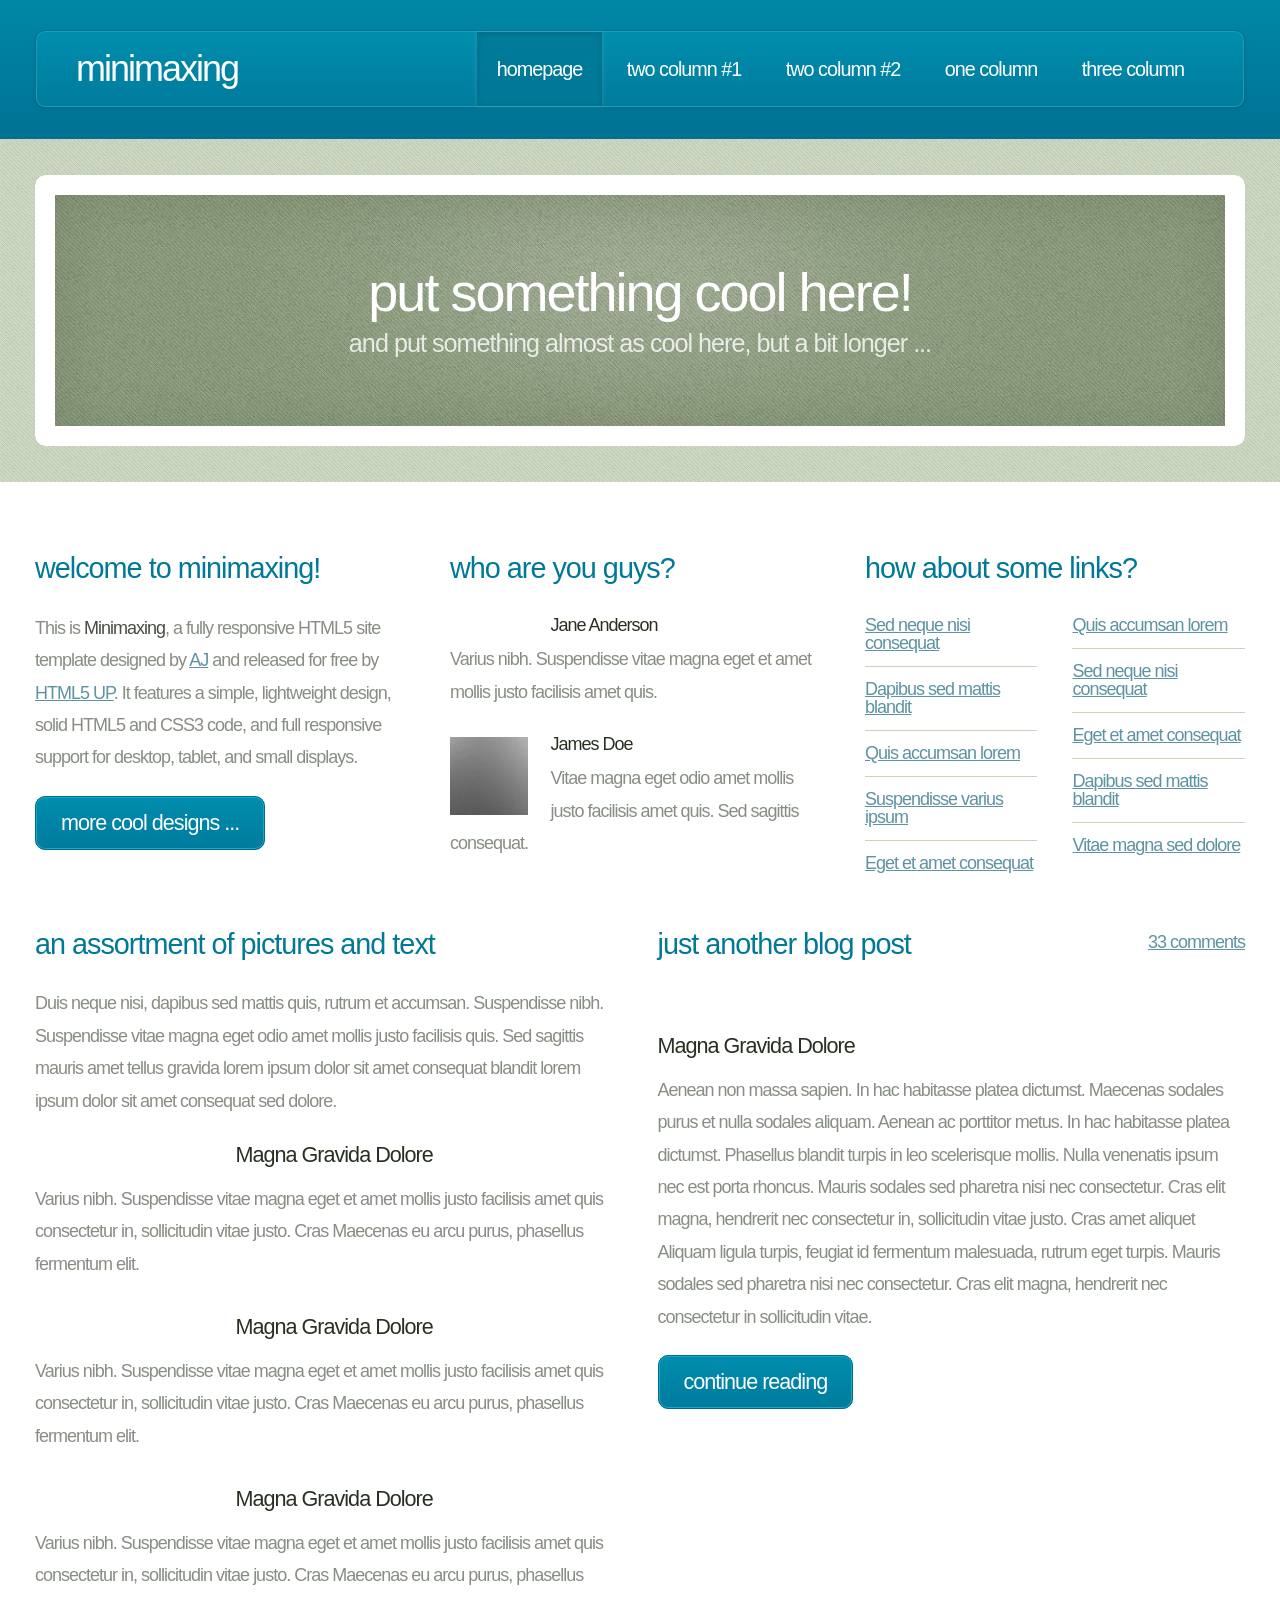
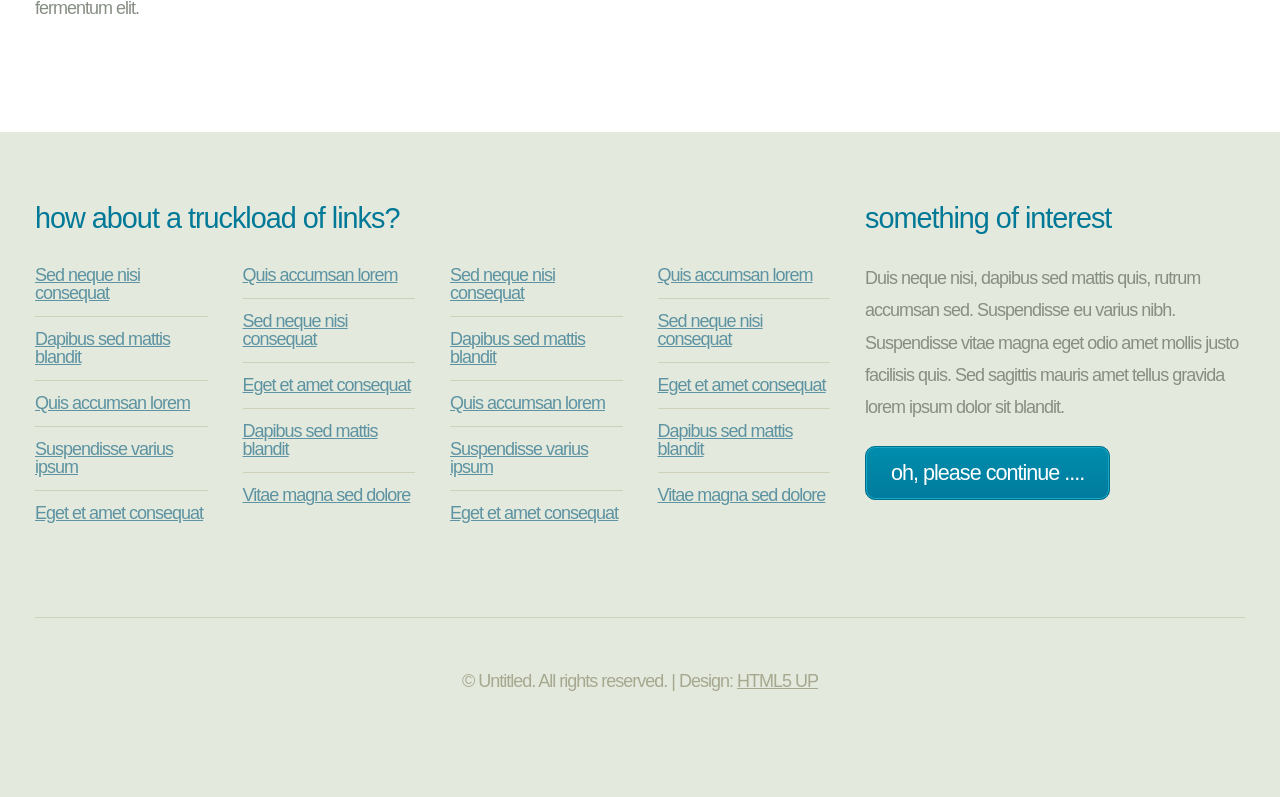
==== index.html @ d467d285 "first commit" ====
<!DOCTYPE HTML>
<!--
	Minimaxing by HTML5 UP
	html5up.net | @ajlkn
	Free for personal and commercial use under the CCA 3.0 license (html5up.net/license)
-->
<html>
	<head>
		<title>Minimaxing by HTML5 UP</title>
		<meta charset="utf-8" />
		<meta name="viewport" content="width=device-width, initial-scale=1, user-scalable=no" />
		<link rel="stylesheet" href="assets/css/main.css" />
	</head>
	<body>
		<div id="page-wrapper">

			<!-- Header -->
				<div id="header-wrapper">
					<div class="container">
						<div class="row">
							<div class="col-12">

								<header id="header">
									<h1><a href="index.html" id="logo">Minimaxing</a></h1>
									<nav id="nav">
										<a href="index.html" class="current-page-item">Homepage</a>
										<a href="twocolumn1.html">Two Column #1</a>
										<a href="twocolumn2.html">Two Column #2</a>
										<a href="onecolumn.html">One Column</a>
										<a href="threecolumn.html">Three Column</a>
									</nav>
								</header>

							</div>
						</div>
					</div>
				</div>

			<!-- Banner -->
				<div id="banner-wrapper">
					<div class="container">

						<div id="banner">
							<h2>Put something cool here!</h2>
							<span>And put something almost as cool here, but a bit longer ...</span>
						</div>

					</div>
				</div>

			<!-- Main -->
				<div id="main">
					<div class="container">
						<div class="row main-row">
							<div class="col-4 col-12-medium">

								<section>
									<h2>Welcome to Minimaxing!</h2>
									<p>This is <strong>Minimaxing</strong>, a fully responsive HTML5 site template designed by <a href="http://twitter.com/ajlkn">AJ</a> and released for free by <a href="http://html5up.net">HTML5 UP</a>. It features
									a simple, lightweight design, solid HTML5 and CSS3 code, and full responsive support for desktop, tablet, and small displays.</p>
									<footer class="controls">
										<a href="http://html5up.net" class="button">More cool designs ...</a>
									</footer>
								</section>

							</div>
							<div class="col-4 col-6-medium col-12-small">

								<section>
									<h2>Who are you guys?</h2>
									<ul class="small-image-list">
										<li>
											<a href="#"><img src="images/pic2.jpg" alt="" class="left" /></a>
											<h4>Jane Anderson</h4>
											<p>Varius nibh. Suspendisse vitae magna eget et amet mollis justo facilisis amet quis.</p>
										</li>
										<li>
											<a href="#"><img src="images/pic1.jpg" alt="" class="left" /></a>
											<h4>James Doe</h4>
											<p>Vitae magna eget odio amet mollis justo facilisis amet quis. Sed sagittis consequat.</p>
										</li>
									</ul>
								</section>

							</div>
							<div class="col-4 col-6-medium col-12-small">

								<section>
									<h2>How about some links?</h2>
									<div>
										<div class="row">
											<div class="col-6 col-12-small">
												<ul class="link-list">
													<li><a href="#">Sed neque nisi consequat</a></li>
													<li><a href="#">Dapibus sed mattis blandit</a></li>
													<li><a href="#">Quis accumsan lorem</a></li>
													<li><a href="#">Suspendisse varius ipsum</a></li>
													<li><a href="#">Eget et amet consequat</a></li>
												</ul>
											</div>
											<div class="col-6 col-12-small">
												<ul class="link-list">
													<li><a href="#">Quis accumsan lorem</a></li>
													<li><a href="#">Sed neque nisi consequat</a></li>
													<li><a href="#">Eget et amet consequat</a></li>
													<li><a href="#">Dapibus sed mattis blandit</a></li>
													<li><a href="#">Vitae magna sed dolore</a></li>
												</ul>
											</div>
										</div>
									</div>
								</section>

							</div>
							<div class="col-6 col-12-medium">

								<section>
									<h2>An assortment of pictures and text</h2>
									<p>Duis neque nisi, dapibus sed mattis quis, rutrum et accumsan.
									Suspendisse nibh. Suspendisse vitae magna eget odio amet mollis
									justo facilisis quis. Sed sagittis mauris amet tellus gravida
									lorem ipsum dolor sit amet consequat blandit lorem ipsum dolor
									sit amet consequat sed dolore.</p>
									<ul class="big-image-list">
										<li>
											<a href="#"><img src="images/pic3.jpg" alt="" class="left" /></a>
											<h3>Magna Gravida Dolore</h3>
											<p>Varius nibh. Suspendisse vitae magna eget et amet mollis justo
											facilisis amet quis consectetur in, sollicitudin vitae justo. Cras
											Maecenas eu arcu purus, phasellus fermentum elit.</p>
										</li>
										<li>
											<a href="#"><img src="images/pic4.jpg" alt="" class="left" /></a>
											<h3>Magna Gravida Dolore</h3>
											<p>Varius nibh. Suspendisse vitae magna eget et amet mollis justo
											facilisis amet quis consectetur in, sollicitudin vitae justo. Cras
											Maecenas eu arcu purus, phasellus fermentum elit.</p>
										</li>
										<li>
											<a href="#"><img src="images/pic5.jpg" alt="" class="left" /></a>
											<h3>Magna Gravida Dolore</h3>
											<p>Varius nibh. Suspendisse vitae magna eget et amet mollis justo
											facilisis amet quis consectetur in, sollicitudin vitae justo. Cras
											Maecenas eu arcu purus, phasellus fermentum elit.</p>
										</li>
									</ul>
								</section>

							</div>
							<div class="col-6 col-12-medium">

								<article class="blog-post">
									<h2>Just another blog post</h2>
									<a class="comments" href="#">33 comments</a>
									<a href="#"><img src="images/pic6.jpg" alt="" class="top blog-post-image" /></a>
									<h3>Magna Gravida Dolore</h3>
									<p>Aenean non massa sapien. In hac habitasse platea dictumst.
									Maecenas sodales purus et nulla sodales aliquam. Aenean ac
									porttitor metus. In hac habitasse platea dictumst. Phasellus
									blandit turpis in leo scelerisque mollis. Nulla venenatis
									ipsum nec est porta rhoncus. Mauris sodales sed pharetra
									nisi nec consectetur. Cras elit magna, hendrerit nec
									consectetur in, sollicitudin vitae justo. Cras amet aliquet
									Aliquam ligula turpis, feugiat id fermentum malesuada,
									rutrum eget turpis. Mauris sodales sed pharetra nisi nec
									consectetur. Cras elit magna, hendrerit nec consectetur
									in sollicitudin vitae.</p>
									<footer class="controls">
										<a href="#" class="button">Continue Reading</a>
									</footer>
								</article>

							</div>
						</div>
					</div>
				</div>

			<!-- Footer -->
				<div id="footer-wrapper">
					<div class="container">
						<div class="row">
							<div class="col-8 col-12-medium">

								<section>
									<h2>How about a truckload of links?</h2>
									<div>
										<div class="row">
											<div class="col-3 col-6-medium col-12-small">
												<ul class="link-list">
													<li><a href="#">Sed neque nisi consequat</a></li>
													<li><a href="#">Dapibus sed mattis blandit</a></li>
													<li><a href="#">Quis accumsan lorem</a></li>
													<li><a href="#">Suspendisse varius ipsum</a></li>
													<li><a href="#">Eget et amet consequat</a></li>
												</ul>
											</div>
											<div class="col-3 col-6-medium col-12-small">
												<ul class="link-list">
													<li><a href="#">Quis accumsan lorem</a></li>
													<li><a href="#">Sed neque nisi consequat</a></li>
													<li><a href="#">Eget et amet consequat</a></li>
													<li><a href="#">Dapibus sed mattis blandit</a></li>
													<li><a href="#">Vitae magna sed dolore</a></li>
												</ul>
											</div>
											<div class="col-3 col-6-medium col-12-small">
												<ul class="link-list">
													<li><a href="#">Sed neque nisi consequat</a></li>
													<li><a href="#">Dapibus sed mattis blandit</a></li>
													<li><a href="#">Quis accumsan lorem</a></li>
													<li><a href="#">Suspendisse varius ipsum</a></li>
													<li><a href="#">Eget et amet consequat</a></li>
												</ul>
											</div>
											<div class="col-3 col-6-medium col-12-small">
												<ul class="link-list">
													<li><a href="#">Quis accumsan lorem</a></li>
													<li><a href="#">Sed neque nisi consequat</a></li>
													<li><a href="#">Eget et amet consequat</a></li>
													<li><a href="#">Dapibus sed mattis blandit</a></li>
													<li><a href="#">Vitae magna sed dolore</a></li>
												</ul>
											</div>
										</div>
									</div>
								</section>

							</div>
							<div class="col-4 col-12-medium">

								<section>
									<h2>Something of interest</h2>
									<p>Duis neque nisi, dapibus sed mattis quis, rutrum accumsan sed.
									Suspendisse eu varius nibh. Suspendisse vitae magna eget odio amet
									mollis justo facilisis quis. Sed sagittis mauris amet tellus gravida
									lorem ipsum dolor sit blandit.</p>
									<footer class="controls">
										<a href="#" class="button">Oh, please continue ....</a>
									</footer>
								</section>

							</div>
						</div>
						<div class="row">
							<div class="col-12">

								<div id="copyright">
									&copy; Untitled. All rights reserved. | Design: <a href="http://html5up.net">HTML5 UP</a>
								</div>

							</div>
						</div>
					</div>
				</div>

		</div>

		<!-- Scripts -->
			<script src="assets/js/jquery.min.js"></script>
			<script src="assets/js/browser.min.js"></script>
			<script src="assets/js/breakpoints.min.js"></script>
			<script src="assets/js/util.js"></script>
			<script src="assets/js/main.js"></script>

	</body>
</html>
---- assets/css/main.css ----
@import url("https://fonts.googleapis.com/css?family=Ubuntu+Condensed");

/*
	Minimaxing by HTML5 UP
	html5up.net | @ajlkn
	Free for personal and commercial use under the CCA 3.0 license (html5up.net/license)
*/

html, body, div, span, applet, object,
iframe, h1, h2, h3, h4, h5, h6, p, blockquote,
pre, a, abbr, acronym, address, big, cite,
code, del, dfn, em, img, ins, kbd, q, s, samp,
small, strike, strong, sub, sup, tt, var, b,
u, i, center, dl, dt, dd, ol, ul, li, fieldset,
form, label, legend, table, caption, tbody,
tfoot, thead, tr, th, td, article, aside,
canvas, details, embed, figure, figcaption,
footer, header, hgroup, menu, nav, output, ruby,
section, summary, time, mark, audio, video {
	margin: 0;
	padding: 0;
	border: 0;
	font-size: 100%;
	font: inherit;
	vertical-align: baseline;}

article, aside, details, figcaption, figure,
footer, header, hgroup, menu, nav, section {
	display: block;}

body {
	line-height: 1;
}

ol, ul {
	list-style: none;
}

blockquote, q {
	quotes: none;
}

	blockquote:before, blockquote:after, q:before, q:after {
		content: '';
		content: none;
	}

table {
	border-collapse: collapse;
	border-spacing: 0;
}

body {
	-webkit-text-size-adjust: none;
}

mark {
	background-color: transparent;
	color: inherit;
}

input::-moz-focus-inner {
	border: 0;
	padding: 0;
}

input, select, textarea {
	-moz-appearance: none;
	-webkit-appearance: none;
	-ms-appearance: none;
	appearance: none;
}

/* Basic */

	html {
		box-sizing: border-box;
	}

	*, *:before, *:after {
		box-sizing: inherit;
	}

	@-ms-viewport {
		width: device-width;
	}

	body {
		font-size: 13.5pt;
		font-family: sans-serif;
		background-color: #e3e9dc;
		font-family: 'Ubuntu Condensed', sans-serif;
		color: #878e83;
		letter-spacing: -1px;
	}

	h1, h2, h3, h4 {
		color: #007897;
		font-weight: normal;
	}

	h1 {
		text-transform: lowercase;
	}

	h2 {
		text-transform: lowercase;
		font-size: 1.6em;
		letter-spacing: -1px;
		margin-bottom: 1em;
	}

	h3, h4 {
		color: #283121;
		margin-bottom: 0.5em;
	}

	h3 {
		font-size: 1.2em;
		margin-bottom: 0.8em;
	}

	h4 {
		font-size: 1em;
	}

	p, ul {
		margin-bottom: 1.25em;
	}

	p {
		line-height: 1.8em;
	}

	strong {
		color: #474e43;
	}

	img.left {
		float: left;
		margin: 2px 1.25em 0 0;
	}

	img.top {
		margin: 4px 0 2.25em 0;
	}

	ul {
		padding: 0.25em 0 0 0;
	}

	a {
		color: #5d93a2;
		text-decoration: underline;
	}

		a:hover {
			text-decoration: none;
		}

	* > p:last-child {
		margin-bottom: 0 !important;
	}

	section, article {
		margin: 0 0 60px 0;
	}

	section:last-child, article:last-child {
		margin-bottom: 0;
	}

/* Container */

	.container {
		margin: 0 auto;
		max-width: 100%;
		width: 1200px;
	}

		@media screen and (max-width: 1680px) {

			.container {
				width: 1200px;
			}

		}

		@media screen and (max-width: 1280px) {

			.container {
				width: calc(100% - 70px);
			}

		}

		@media screen and (max-width: 980px) {

			.container {
				width: calc(100% - 100px);
			}

		}

		@media screen and (max-width: 736px) {

			.container {
				width: calc(100% - 40px);
			}

		}

/* Row */

	.row {
		display: flex;
		flex-wrap: wrap;
		box-sizing: border-box;
		align-items: stretch;
	}

		.row > * {
			box-sizing: border-box;
		}

		.row.gtr-uniform > * > :last-child {
			margin-bottom: 0;
		}

		.row.aln-left {
			justify-content: flex-start;
		}

		.row.aln-center {
			justify-content: center;
		}

		.row.aln-right {
			justify-content: flex-end;
		}

		.row.aln-top {
			align-items: flex-start;
		}

		.row.aln-middle {
			align-items: center;
		}

		.row.aln-bottom {
			align-items: flex-end;
		}

		.row > .imp {
			order: -1;
		}

		.row > .col-1 {
			width: 8.33333%;
		}

		.row > .off-1 {
			margin-left: 8.33333%;
		}

		.row > .col-2 {
			width: 16.66667%;
		}

		.row > .off-2 {
			margin-left: 16.66667%;
		}

		.row > .col-3 {
			width: 25%;
		}

		.row > .off-3 {
			margin-left: 25%;
		}

		.row > .col-4 {
			width: 33.33333%;
		}

		.row > .off-4 {
			margin-left: 33.33333%;
		}

		.row > .col-5 {
			width: 41.66667%;
		}

		.row > .off-5 {
			margin-left: 41.66667%;
		}

		.row > .col-6 {
			width: 50%;
		}

		.row > .off-6 {
			margin-left: 50%;
		}

		.row > .col-7 {
			width: 58.33333%;
		}

		.row > .off-7 {
			margin-left: 58.33333%;
		}

		.row > .col-8 {
			width: 66.66667%;
		}

		.row > .off-8 {
			margin-left: 66.66667%;
		}

		.row > .col-9 {
			width: 75%;
		}

		.row > .off-9 {
			margin-left: 75%;
		}

		.row > .col-10 {
			width: 83.33333%;
		}

		.row > .off-10 {
			margin-left: 83.33333%;
		}

		.row > .col-11 {
			width: 91.66667%;
		}

		.row > .off-11 {
			margin-left: 91.66667%;
		}

		.row > .col-12 {
			width: 100%;
		}

		.row > .off-12 {
			margin-left: 100%;
		}

		.row.gtr-0 {
			margin-top: 0px;
			margin-left: 0px;
		}

			.row.gtr-0 > * {
				padding: 0px 0 0 0px;
			}

			.row.gtr-0.gtr-uniform {
				margin-top: 0px;
			}

				.row.gtr-0.gtr-uniform > * {
					padding-top: 0px;
				}

		.row.gtr-25 {
			margin-top: -12.5px;
			margin-left: -12.5px;
		}

			.row.gtr-25 > * {
				padding: 12.5px 0 0 12.5px;
			}

			.row.gtr-25.gtr-uniform {
				margin-top: -12.5px;
			}

				.row.gtr-25.gtr-uniform > * {
					padding-top: 12.5px;
				}

		.row.gtr-50 {
			margin-top: -25px;
			margin-left: -25px;
		}

			.row.gtr-50 > * {
				padding: 25px 0 0 25px;
			}

			.row.gtr-50.gtr-uniform {
				margin-top: -25px;
			}

				.row.gtr-50.gtr-uniform > * {
					padding-top: 25px;
				}

		.row {
			margin-top: -50px;
			margin-left: -50px;
		}

			.row > * {
				padding: 50px 0 0 50px;
			}

			.row.gtr-uniform {
				margin-top: -50px;
			}

				.row.gtr-uniform > * {
					padding-top: 50px;
				}

		.row.gtr-150 {
			margin-top: -75px;
			margin-left: -75px;
		}

			.row.gtr-150 > * {
				padding: 75px 0 0 75px;
			}

			.row.gtr-150.gtr-uniform {
				margin-top: -75px;
			}

				.row.gtr-150.gtr-uniform > * {
					padding-top: 75px;
				}

		.row.gtr-200 {
			margin-top: -100px;
			margin-left: -100px;
		}

			.row.gtr-200 > * {
				padding: 100px 0 0 100px;
			}

			.row.gtr-200.gtr-uniform {
				margin-top: -100px;
			}

				.row.gtr-200.gtr-uniform > * {
					padding-top: 100px;
				}

		@media screen and (max-width: 1680px) {

			.row {
				display: flex;
				flex-wrap: wrap;
				box-sizing: border-box;
				align-items: stretch;
			}

				.row > * {
					box-sizing: border-box;
				}

				.row.gtr-uniform > * > :last-child {
					margin-bottom: 0;
				}

				.row.aln-left {
					justify-content: flex-start;
				}

				.row.aln-center {
					justify-content: center;
				}

				.row.aln-right {
					justify-content: flex-end;
				}

				.row.aln-top {
					align-items: flex-start;
				}

				.row.aln-middle {
					align-items: center;
				}

				.row.aln-bottom {
					align-items: flex-end;
				}

				.row > .imp-xlarge {
					order: -1;
				}

				.row > .col-1-xlarge {
					width: 8.33333%;
				}

				.row > .off-1-xlarge {
					margin-left: 8.33333%;
				}

				.row > .col-2-xlarge {
					width: 16.66667%;
				}

				.row > .off-2-xlarge {
					margin-left: 16.66667%;
				}

				.row > .col-3-xlarge {
					width: 25%;
				}

				.row > .off-3-xlarge {
					margin-left: 25%;
				}

				.row > .col-4-xlarge {
					width: 33.33333%;
				}

				.row > .off-4-xlarge {
					margin-left: 33.33333%;
				}

				.row > .col-5-xlarge {
					width: 41.66667%;
				}

				.row > .off-5-xlarge {
					margin-left: 41.66667%;
				}

				.row > .col-6-xlarge {
					width: 50%;
				}

				.row > .off-6-xlarge {
					margin-left: 50%;
				}

				.row > .col-7-xlarge {
					width: 58.33333%;
				}

				.row > .off-7-xlarge {
					margin-left: 58.33333%;
				}

				.row > .col-8-xlarge {
					width: 66.66667%;
				}

				.row > .off-8-xlarge {
					margin-left: 66.66667%;
				}

				.row > .col-9-xlarge {
					width: 75%;
				}

				.row > .off-9-xlarge {
					margin-left: 75%;
				}

				.row > .col-10-xlarge {
					width: 83.33333%;
				}

				.row > .off-10-xlarge {
					margin-left: 83.33333%;
				}

				.row > .col-11-xlarge {
					width: 91.66667%;
				}

				.row > .off-11-xlarge {
					margin-left: 91.66667%;
				}

				.row > .col-12-xlarge {
					width: 100%;
				}

				.row > .off-12-xlarge {
					margin-left: 100%;
				}

				.row.gtr-0 {
					margin-top: 0px;
					margin-left: 0px;
				}

					.row.gtr-0 > * {
						padding: 0px 0 0 0px;
					}

					.row.gtr-0.gtr-uniform {
						margin-top: 0px;
					}

						.row.gtr-0.gtr-uniform > * {
							padding-top: 0px;
						}

				.row.gtr-25 {
					margin-top: -12.5px;
					margin-left: -12.5px;
				}

					.row.gtr-25 > * {
						padding: 12.5px 0 0 12.5px;
					}

					.row.gtr-25.gtr-uniform {
						margin-top: -12.5px;
					}

						.row.gtr-25.gtr-uniform > * {
							padding-top: 12.5px;
						}

				.row.gtr-50 {
					margin-top: -25px;
					margin-left: -25px;
				}

					.row.gtr-50 > * {
						padding: 25px 0 0 25px;
					}

					.row.gtr-50.gtr-uniform {
						margin-top: -25px;
					}

						.row.gtr-50.gtr-uniform > * {
							padding-top: 25px;
						}

				.row {
					margin-top: -50px;
					margin-left: -50px;
				}

					.row > * {
						padding: 50px 0 0 50px;
					}

					.row.gtr-uniform {
						margin-top: -50px;
					}

						.row.gtr-uniform > * {
							padding-top: 50px;
						}

				.row.gtr-150 {
					margin-top: -75px;
					margin-left: -75px;
				}

					.row.gtr-150 > * {
						padding: 75px 0 0 75px;
					}

					.row.gtr-150.gtr-uniform {
						margin-top: -75px;
					}

						.row.gtr-150.gtr-uniform > * {
							padding-top: 75px;
						}

				.row.gtr-200 {
					margin-top: -100px;
					margin-left: -100px;
				}

					.row.gtr-200 > * {
						padding: 100px 0 0 100px;
					}

					.row.gtr-200.gtr-uniform {
						margin-top: -100px;
					}

						.row.gtr-200.gtr-uniform > * {
							padding-top: 100px;
						}

		}

		@media screen and (max-width: 1280px) {

			.row {
				display: flex;
				flex-wrap: wrap;
				box-sizing: border-box;
				align-items: stretch;
			}

				.row > * {
					box-sizing: border-box;
				}

				.row.gtr-uniform > * > :last-child {
					margin-bottom: 0;
				}

				.row.aln-left {
					justify-content: flex-start;
				}

				.row.aln-center {
					justify-content: center;
				}

				.row.aln-right {
					justify-content: flex-end;
				}

				.row.aln-top {
					align-items: flex-start;
				}

				.row.aln-middle {
					align-items: center;
				}

				.row.aln-bottom {
					align-items: flex-end;
				}

				.row > .imp-large {
					order: -1;
				}

				.row > .col-1-large {
					width: 8.33333%;
				}

				.row > .off-1-large {
					margin-left: 8.33333%;
				}

				.row > .col-2-large {
					width: 16.66667%;
				}

				.row > .off-2-large {
					margin-left: 16.66667%;
				}

				.row > .col-3-large {
					width: 25%;
				}

				.row > .off-3-large {
					margin-left: 25%;
				}

				.row > .col-4-large {
					width: 33.33333%;
				}

				.row > .off-4-large {
					margin-left: 33.33333%;
				}

				.row > .col-5-large {
					width: 41.66667%;
				}

				.row > .off-5-large {
					margin-left: 41.66667%;
				}

				.row > .col-6-large {
					width: 50%;
				}

				.row > .off-6-large {
					margin-left: 50%;
				}

				.row > .col-7-large {
					width: 58.33333%;
				}

				.row > .off-7-large {
					margin-left: 58.33333%;
				}

				.row > .col-8-large {
					width: 66.66667%;
				}

				.row > .off-8-large {
					margin-left: 66.66667%;
				}

				.row > .col-9-large {
					width: 75%;
				}

				.row > .off-9-large {
					margin-left: 75%;
				}

				.row > .col-10-large {
					width: 83.33333%;
				}

				.row > .off-10-large {
					margin-left: 83.33333%;
				}

				.row > .col-11-large {
					width: 91.66667%;
				}

				.row > .off-11-large {
					margin-left: 91.66667%;
				}

				.row > .col-12-large {
					width: 100%;
				}

				.row > .off-12-large {
					margin-left: 100%;
				}

				.row.gtr-0 {
					margin-top: 0px;
					margin-left: 0px;
				}

					.row.gtr-0 > * {
						padding: 0px 0 0 0px;
					}

					.row.gtr-0.gtr-uniform {
						margin-top: 0px;
					}

						.row.gtr-0.gtr-uniform > * {
							padding-top: 0px;
						}

				.row.gtr-25 {
					margin-top: -8.75px;
					margin-left: -8.75px;
				}

					.row.gtr-25 > * {
						padding: 8.75px 0 0 8.75px;
					}

					.row.gtr-25.gtr-uniform {
						margin-top: -8.75px;
					}

						.row.gtr-25.gtr-uniform > * {
							padding-top: 8.75px;
						}

				.row.gtr-50 {
					margin-top: -17.5px;
					margin-left: -17.5px;
				}

					.row.gtr-50 > * {
						padding: 17.5px 0 0 17.5px;
					}

					.row.gtr-50.gtr-uniform {
						margin-top: -17.5px;
					}

						.row.gtr-50.gtr-uniform > * {
							padding-top: 17.5px;
						}

				.row {
					margin-top: -35px;
					margin-left: -35px;
				}

					.row > * {
						padding: 35px 0 0 35px;
					}

					.row.gtr-uniform {
						margin-top: -35px;
					}

						.row.gtr-uniform > * {
							padding-top: 35px;
						}

				.row.gtr-150 {
					margin-top: -52.5px;
					margin-left: -52.5px;
				}

					.row.gtr-150 > * {
						padding: 52.5px 0 0 52.5px;
					}

					.row.gtr-150.gtr-uniform {
						margin-top: -52.5px;
					}

						.row.gtr-150.gtr-uniform > * {
							padding-top: 52.5px;
						}

				.row.gtr-200 {
					margin-top: -70px;
					margin-left: -70px;
				}

					.row.gtr-200 > * {
						padding: 70px 0 0 70px;
					}

					.row.gtr-200.gtr-uniform {
						margin-top: -70px;
					}

						.row.gtr-200.gtr-uniform > * {
							padding-top: 70px;
						}

		}

		@media screen and (max-width: 980px) {

			.row {
				display: flex;
				flex-wrap: wrap;
				box-sizing: border-box;
				align-items: stretch;
			}

				.row > * {
					box-sizing: border-box;
				}

				.row.gtr-uniform > * > :last-child {
					margin-bottom: 0;
				}

				.row.aln-left {
					justify-content: flex-start;
				}

				.row.aln-center {
					justify-content: center;
				}

				.row.aln-right {
					justify-content: flex-end;
				}

				.row.aln-top {
					align-items: flex-start;
				}

				.row.aln-middle {
					align-items: center;
				}

				.row.aln-bottom {
					align-items: flex-end;
				}

				.row > .imp-medium {
					order: -1;
				}

				.row > .col-1-medium {
					width: 8.33333%;
				}

				.row > .off-1-medium {
					margin-left: 8.33333%;
				}

				.row > .col-2-medium {
					width: 16.66667%;
				}

				.row > .off-2-medium {
					margin-left: 16.66667%;
				}

				.row > .col-3-medium {
					width: 25%;
				}

				.row > .off-3-medium {
					margin-left: 25%;
				}

				.row > .col-4-medium {
					width: 33.33333%;
				}

				.row > .off-4-medium {
					margin-left: 33.33333%;
				}

				.row > .col-5-medium {
					width: 41.66667%;
				}

				.row > .off-5-medium {
					margin-left: 41.66667%;
				}

				.row > .col-6-medium {
					width: 50%;
				}

				.row > .off-6-medium {
					margin-left: 50%;
				}

				.row > .col-7-medium {
					width: 58.33333%;
				}

				.row > .off-7-medium {
					margin-left: 58.33333%;
				}

				.row > .col-8-medium {
					width: 66.66667%;
				}

				.row > .off-8-medium {
					margin-left: 66.66667%;
				}

				.row > .col-9-medium {
					width: 75%;
				}

				.row > .off-9-medium {
					margin-left: 75%;
				}

				.row > .col-10-medium {
					width: 83.33333%;
				}

				.row > .off-10-medium {
					margin-left: 83.33333%;
				}

				.row > .col-11-medium {
					width: 91.66667%;
				}

				.row > .off-11-medium {
					margin-left: 91.66667%;
				}

				.row > .col-12-medium {
					width: 100%;
				}

				.row > .off-12-medium {
					margin-left: 100%;
				}

				.row.gtr-0 {
					margin-top: 0px;
					margin-left: 0px;
				}

					.row.gtr-0 > * {
						padding: 0px 0 0 0px;
					}

					.row.gtr-0.gtr-uniform {
						margin-top: 0px;
					}

						.row.gtr-0.gtr-uniform > * {
							padding-top: 0px;
						}

				.row.gtr-25 {
					margin-top: -12.5px;
					margin-left: -12.5px;
				}

					.row.gtr-25 > * {
						padding: 12.5px 0 0 12.5px;
					}

					.row.gtr-25.gtr-uniform {
						margin-top: -12.5px;
					}

						.row.gtr-25.gtr-uniform > * {
							padding-top: 12.5px;
						}

				.row.gtr-50 {
					margin-top: -25px;
					margin-left: -25px;
				}

					.row.gtr-50 > * {
						padding: 25px 0 0 25px;
					}

					.row.gtr-50.gtr-uniform {
						margin-top: -25px;
					}

						.row.gtr-50.gtr-uniform > * {
							padding-top: 25px;
						}

				.row {
					margin-top: -50px;
					margin-left: -50px;
				}

					.row > * {
						padding: 50px 0 0 50px;
					}

					.row.gtr-uniform {
						margin-top: -50px;
					}

						.row.gtr-uniform > * {
							padding-top: 50px;
						}

				.row.gtr-150 {
					margin-top: -75px;
					margin-left: -75px;
				}

					.row.gtr-150 > * {
						padding: 75px 0 0 75px;
					}

					.row.gtr-150.gtr-uniform {
						margin-top: -75px;
					}

						.row.gtr-150.gtr-uniform > * {
							padding-top: 75px;
						}

				.row.gtr-200 {
					margin-top: -100px;
					margin-left: -100px;
				}

					.row.gtr-200 > * {
						padding: 100px 0 0 100px;
					}

					.row.gtr-200.gtr-uniform {
						margin-top: -100px;
					}

						.row.gtr-200.gtr-uniform > * {
							padding-top: 100px;
						}

		}

		@media screen and (max-width: 736px) {

			.row {
				display: flex;
				flex-wrap: wrap;
				box-sizing: border-box;
				align-items: stretch;
			}

				.row > * {
					box-sizing: border-box;
				}

				.row.gtr-uniform > * > :last-child {
					margin-bottom: 0;
				}

				.row.aln-left {
					justify-content: flex-start;
				}

				.row.aln-center {
					justify-content: center;
				}

				.row.aln-right {
					justify-content: flex-end;
				}

				.row.aln-top {
					align-items: flex-start;
				}

				.row.aln-middle {
					align-items: center;
				}

				.row.aln-bottom {
					align-items: flex-end;
				}

				.row > .imp-small {
					order: -1;
				}

				.row > .col-1-small {
					width: 8.33333%;
				}

				.row > .off-1-small {
					margin-left: 8.33333%;
				}

				.row > .col-2-small {
					width: 16.66667%;
				}

				.row > .off-2-small {
					margin-left: 16.66667%;
				}

				.row > .col-3-small {
					width: 25%;
				}

				.row > .off-3-small {
					margin-left: 25%;
				}

				.row > .col-4-small {
					width: 33.33333%;
				}

				.row > .off-4-small {
					margin-left: 33.33333%;
				}

				.row > .col-5-small {
					width: 41.66667%;
				}

				.row > .off-5-small {
					margin-left: 41.66667%;
				}

				.row > .col-6-small {
					width: 50%;
				}

				.row > .off-6-small {
					margin-left: 50%;
				}

				.row > .col-7-small {
					width: 58.33333%;
				}

				.row > .off-7-small {
					margin-left: 58.33333%;
				}

				.row > .col-8-small {
					width: 66.66667%;
				}

				.row > .off-8-small {
					margin-left: 66.66667%;
				}

				.row > .col-9-small {
					width: 75%;
				}

				.row > .off-9-small {
					margin-left: 75%;
				}

				.row > .col-10-small {
					width: 83.33333%;
				}

				.row > .off-10-small {
					margin-left: 83.33333%;
				}

				.row > .col-11-small {
					width: 91.66667%;
				}

				.row > .off-11-small {
					margin-left: 91.66667%;
				}

				.row > .col-12-small {
					width: 100%;
				}

				.row > .off-12-small {
					margin-left: 100%;
				}

				.row.gtr-0 {
					margin-top: 0px;
					margin-left: 0px;
				}

					.row.gtr-0 > * {
						padding: 0px 0 0 0px;
					}

					.row.gtr-0.gtr-uniform {
						margin-top: 0px;
					}

						.row.gtr-0.gtr-uniform > * {
							padding-top: 0px;
						}

				.row.gtr-25 {
					margin-top: -5px;
					margin-left: -5px;
				}

					.row.gtr-25 > * {
						padding: 5px 0 0 5px;
					}

					.row.gtr-25.gtr-uniform {
						margin-top: -5px;
					}

						.row.gtr-25.gtr-uniform > * {
							padding-top: 5px;
						}

				.row.gtr-50 {
					margin-top: -10px;
					margin-left: -10px;
				}

					.row.gtr-50 > * {
						padding: 10px 0 0 10px;
					}

					.row.gtr-50.gtr-uniform {
						margin-top: -10px;
					}

						.row.gtr-50.gtr-uniform > * {
							padding-top: 10px;
						}

				.row {
					margin-top: -20px;
					margin-left: -20px;
				}

					.row > * {
						padding: 20px 0 0 20px;
					}

					.row.gtr-uniform {
						margin-top: -20px;
					}

						.row.gtr-uniform > * {
							padding-top: 20px;
						}

				.row.gtr-150 {
					margin-top: -30px;
					margin-left: -30px;
				}

					.row.gtr-150 > * {
						padding: 30px 0 0 30px;
					}

					.row.gtr-150.gtr-uniform {
						margin-top: -30px;
					}

						.row.gtr-150.gtr-uniform > * {
							padding-top: 30px;
						}

				.row.gtr-200 {
					margin-top: -40px;
					margin-left: -40px;
				}

					.row.gtr-200 > * {
						padding: 40px 0 0 40px;
					}

					.row.gtr-200.gtr-uniform {
						margin-top: -40px;
					}

						.row.gtr-200.gtr-uniform > * {
							padding-top: 40px;
						}

		}

/* Reusable */

	article.blog-post {
		position: relative;
	}

		article.blog-post .comments {
			position: absolute;
			top: 0;
			right: 0;
			height: 32px;
			line-height: 24px;
			padding-left: 40px;
			background: url("images/icon-bubble.png") no-repeat;
		}

		article.blog-post .blog-post-image {
			width: 100%;
		}

	ul.small-image-list li {
		overflow: hidden;
		margin-bottom: 1.5em;
	}

		ul.small-image-list li img {
			width: 78px;
		}

	ul.big-image-list li {
		overflow: hidden;
		margin-bottom: 2em;
	}

		ul.big-image-list li img {
			width: 178px;
		}

	ul.link-list li {
		border-top: solid 1px #ced0b7;
		padding: 0.75em 0 0 0;
		margin: 0.75em 0 0 0;
	}

		ul.link-list li:first-child {
			padding-top: 0;
			margin-top: 0;
			border-top: 0;
		}

	.button {
		background-image: -moz-linear-gradient(top, #008dad, #007b9d);
		background-image: -webkit-linear-gradient(top, #008dad, #007b9d);
		background-image: -ms-linear-gradient(top, #008dad, #007b9d);
		background-image: linear-gradient(top, #008dad, #007b9d);
		display: inline-block;
		padding: 15px 25px 15px 25px;
		background-color: #007b9d;
		border-radius: 10px;
		text-transform: lowercase;
		text-decoration: none;
		color: #fff;
		font-size: 1.2em;
		letter-spacing: -1px;
		border: solid 1px #006e8b;
		box-shadow: inset 0px 0px 0px 1px #18a8c8;
	}

		.button:hover {
			background-image: -moz-linear-gradient(top, #1b9fbe, #118eb1);
			background-image: -webkit-linear-gradient(top, #1b9fbe, #118eb1);
			background-image: -ms-linear-gradient(top, #1b9fbe, #118eb1);
			background-image: linear-gradient(top, #1b9fbe, #118eb1);
			background-color: #118eb1;
			box-shadow: inset 0px 0px 0px 1px #3ecceb;
		}

/* Header */

	#header-wrapper {
		background-image: -moz-linear-gradient(top, #008dab, #007294);
		background-image: -webkit-linear-gradient(top, #008dab, #007294);
		background-image: -ms-linear-gradient(top, #008dab, #007294);
		background-image: linear-gradient(top, #008dab, #007294);
		background-color: #007294;
	}

	#header {
		background-image: -moz-linear-gradient(top, #008ead, #007b9d);
		background-image: -webkit-linear-gradient(top, #008ead, #007b9d);
		background-image: -ms-linear-gradient(top, #008ead, #007b9d);
		background-image: linear-gradient(top, #008ead, #007b9d);
		-moz-box-sizing: content-box;
		-webkit-box-sizing: content-box;
		-ms-box-sizing: content-box;
		box-sizing: content-box;
		position: relative;
		margin: 2.5% 0 2.5% 0;
		padding: 0 40px 0 40px;
		border-radius: 10px;
		border: solid 1px #006e8b;
		box-shadow: inset 0px 0px 0px 1px #12a0bf, 0px 1px 4px 0px rgba(0, 0, 0, 0.1);
		background-color: #007b9d;
		height: 86px;
	}

		#header h1 {
			position: absolute;
			left: 40px;
			top: 0;
			color: #fff;
			font-size: 2.4em;
			letter-spacing: -2px;
			line-height: 86px;
		}

			#header h1 a {
				color: #fff;
				text-decoration: none;
			}

		#header nav {
			position: absolute;
			right: 40px;
			top: 1px;
			line-height: 84px;
			text-transform: lowercase;
			font-size: 1.3em;
			letter-spacing: -1px;
		}

			#header nav a {
				display: inline-block;
				text-decoration: none;
				color: #fff;
				padding: 0 25px 0 25px;
				outline: 0;
			}

				#header nav a.current-page-item {
					background-image: -moz-linear-gradient(top, #007b99, #007897);
					background-image: -webkit-linear-gradient(top, #007b99, #007897);
					background-image: -ms-linear-gradient(top, #007b99, #007897);
					background-image: linear-gradient(top, #007b99, #007897);
					background-color: #007897;
					box-shadow: inset 0px 1px 5px 1px rgba(0, 0, 0, 0.1), 0px 0px 5px 1px rgba(255, 255, 255, 0.1);
				}

				#header nav a:hover {
					background-image: -moz-linear-gradient(top, #0782a0, #077d9b);
					background-image: -webkit-linear-gradient(top, #0782a0, #077d9b);
					background-image: -ms-linear-gradient(top, #0782a0, #077d9b);
					background-image: linear-gradient(top, #0782a0, #077d9b);
					background-color: #0882a1;
					box-shadow: inset 0px 1px 5px 1px rgba(0, 0, 0, 0.05), 0px 0px 5px 1px rgba(255, 255, 255, 0.05);
				}

/* Banner */

	#banner-wrapper {
		background: #c8d2bc url(images/bg1.png);
		padding: 2em 0;
	}

	#banner {
		position: relative;
		width: 100%;
		padding: 6em 0;
		border-radius: 10px;
		background-image: url(images/banner.jpg);
		background-size: cover;
		text-align: center;
		box-shadow: inset 0 0 0 20px #fff;
	}

		#banner h2 {
			font-size: 3.3em;
			color: #fff;
			text-align: center;
			letter-spacing: -2px;
			margin: 0;
		}

		#banner span {
			display: block;
			left: 0;
			margin: 0.5em 0 0 0;
			font-size: 1.6em;
			color: #fff;
			letter-spacing: -1px;
			text-transform: lowercase;
			opacity: 0.8;
		}

/* Main */

	#main {
		background: #fff;
		padding: 4em 0;
	}

/* Footer */

	#footer-wrapper {
		padding: 4em 0;
	}

/* Copyright */

	#copyright {
		text-align: center;
		color: #A6A88F;
		border-top: solid 1px #ced0b7;
		padding: 3em 0 0 0;
		margin: 3em 0 0 0;
	}

		#copyright a {
			color: #A6A88F;
		}

/* Large */

	@media screen and (max-width: 1280px) {

		/* Reusable */

			ul.small-image-list img {
				width: 50px;
			}

			ul.big-image-list img {
				width: 75px;
			}

		/* Header */

			#header {
				height: 76px;
			}

				#header h1 {
					font-size: 2em;
					line-height: 76px;
				}

				#header nav {
					line-height: 74px;
					font-size: 1.1em;
				}

					#header nav a {
						padding: 0 20px 0 20px;
					}

		/* Banner */

			#banner {
				width: 100%;
				padding: 5em 0;
			}

				#banner h2 {
					font-size: 3em;
				}

				#banner span {
					font-size: 1.4em;
				}

		/* Footer */

			#footer-wrapper {
				padding: 4em 0;
			}

		/* Copyright */

			#copyright {
				padding: 3em 0 0 0;
				margin: 4em 0 0 0;
			}

	}

/* Small */

	#navPanel, #titleBar {
		display: none;
	}

	@media screen and (max-width: 980px) {

		/* Basic */

			html, body {
				overflow-x: hidden;
			}

		/* Page Wrapper */

			#page-wrapper {
				padding-top: 44px;
			}

		/* Header */

			#header-wrapper {
				background-image: -moz-linear-gradient(top, #008dab, #007294);
				background-image: -webkit-linear-gradient(top, #008dab, #007294);
				background-image: -ms-linear-gradient(top, #008dab, #007294);
				background-image: linear-gradient(top, #008dab, #007294);
				background-color: #007294;
			}

			#header {
				display: none;
			}

			#banner {
				padding: 6em 0;
			}

				#banner h2 {
					font-size: 2.5em;
				}

		/* Nav */

			#page-wrapper {
				-moz-backface-visibility: hidden;
				-webkit-backface-visibility: hidden;
				-ms-backface-visibility: hidden;
				backface-visibility: hidden;
				-moz-transition: -moz-transform 0.5s ease;
				-webkit-transition: -webkit-transform 0.5s ease;
				-ms-transition: -ms-transform 0.5s ease;
				transition: transform 0.5s ease;
				padding-bottom: 1px;
			}

			#titleBar {
				background-image: -moz-linear-gradient(top, #008dab, #007294);
				background-image: -webkit-linear-gradient(top, #008dab, #007294);
				background-image: -ms-linear-gradient(top, #008dab, #007294);
				background-image: linear-gradient(top, #008dab, #007294);
				-moz-backface-visibility: hidden;
				-webkit-backface-visibility: hidden;
				-ms-backface-visibility: hidden;
				backface-visibility: hidden;
				-moz-transition: -moz-transform 0.5s ease;
				-webkit-transition: -webkit-transform 0.5s ease;
				-ms-transition: -ms-transform 0.5s ease;
				transition: transform 0.5s ease;
				display: block;
				height: 44px;
				left: 0;
				position: fixed;
				top: 0;
				width: 100%;
				z-index: 10001;
				text-align: center;
				color: #fff;
				font-size: 1.25em;
				background-color: #007294;
			}

				#titleBar .title {
					line-height: 44px;
				}

				#titleBar .toggle {
					position: absolute;
					top: 0;
					left: 0;
					width: 80px;
					height: 60px;
				}

					#titleBar .toggle:after {
						content: '';
						position: absolute;
						left: 4px;
						top: 4px;
						color: #fff;
						text-align: center;
						line-height: 31px;
						font-size: 0.8em;
						width: 50px;
						height: 35px;
						border-radius: 5px;
						box-shadow: inset 0px 0px 0px 1px rgba(0, 0, 0, 0.25), inset 0px 1px 2px 0px rgba(0, 0, 0, 0.5), inset 0px 6px 13px 0px rgba(255, 255, 255, 0.2), 0px 2px 2px 0px rgba(255, 255, 255, 0.1);
					}

					#titleBar .toggle:before {
						content: '';
						position: absolute;
						width: 20px;
						height: 30px;
						background: url("images/mobileUI-site-nav-opener-bg.svg");
						top: 16px;
						left: 19px;
					}

					#titleBar .toggle:active:after {
						background: rgba(0, 0, 0, 0.2);
					}

			#navPanel {
				-moz-backface-visibility: hidden;
				-webkit-backface-visibility: hidden;
				-ms-backface-visibility: hidden;
				backface-visibility: hidden;
				-moz-transform: translateX(-275px);
				-webkit-transform: translateX(-275px);
				-ms-transform: translateX(-275px);
				transform: translateX(-275px);
				-moz-transition: -moz-transform 0.5s ease;
				-webkit-transition: -webkit-transform 0.5s ease;
				-ms-transition: -ms-transform 0.5s ease;
				transition: transform 0.5s ease;
				display: block;
				height: 100%;
				left: 0;
				overflow-y: auto;
				position: fixed;
				top: 0;
				width: 275px;
				z-index: 10002;
				background: #00536F;
				color: #fff;
				box-shadow: inset -10px 0px 40px 0px rgba(0, 0, 0, 0.5);
			}

				#navPanel .link {
					display: block;
					color: #fff;
					border-top: solid 1px rgba(255, 255, 255, 0.1);
					border-bottom: solid 1px rgba(0, 0, 0, 0.2);
					height: 55px;
					line-height: 55px;
					padding: 0 15px 0 15px;
					text-decoration: none;
				}

					#navPanel .link:first-child {
						border-top: 0;
					}

					#navPanel .link:last-child {
						border-bottom: 0;
					}

			body.navPanel-visible #page-wrapper {
				-moz-transform: translateX(275px);
				-webkit-transform: translateX(275px);
				-ms-transform: translateX(275px);
				transform: translateX(275px);
			}

			body.navPanel-visible #titleBar {
				-moz-transform: translateX(275px);
				-webkit-transform: translateX(275px);
				-ms-transform: translateX(275px);
				transform: translateX(275px);
			}

			body.navPanel-visible #navPanel {
				-moz-transform: translateX(0);
				-webkit-transform: translateX(0);
				-ms-transform: translateX(0);
				transform: translateX(0);
			}

	}

/* Small */

	@media screen and (max-width: 736px) {

		/* Basic */

			body {
				font-size: 13pt;
			}

			h2 {
				font-size: 1.4em;
			}

			h3 {
				font-size: 1.2em;
			}

			h4 {
				font-size: 1em;
			}

		/* Reusable */

			ul.small-image-list li img {
				width: 100px;
			}

			ul.big-image-list li img {
				width: 100px;
			}

			ul.link-list {
				margin: 0 0 1em 0;
			}

			article.blog-post .comments {
				display: block;
				position: relative;
				top: -0.5em;
				margin: 0 0 0.5em 0;
			}

			.button {
				font-size: 1em;
			}

			.blog-post-image {
				width: 100%;
			}

		/* Banner */

			#banner-wrapper {
				background: #c8d2bc url(images/bg1.png);
				padding: 20px 0;
			}

			#banner {
				box-shadow: inset 0 0 0 10px #fff;
				padding: 4em 1em;
			}

				#banner h2 {
					font-size: 2em;
					letter-spacing: -2px;
					line-height: 1.25em;
				}

				#banner span {
					font-size: 1.25em;
					letter-spacing: -1px;
					line-height: 1.25em;
				}

		/* Main */

			#main {
				padding: 40px 0;
			}

		/* Footer */

			#footer-wrapper {
				padding: 40px 0;
			}

		/* Copyright */

			#copyright {
				text-align: center;
				color: #A6A88F;
				padding: 30px 0 0 0;
				font-size: 0.8em;
				line-height: 1.5em;
			}

				#copyright a {
					color: #A6A88F;
				}

	}
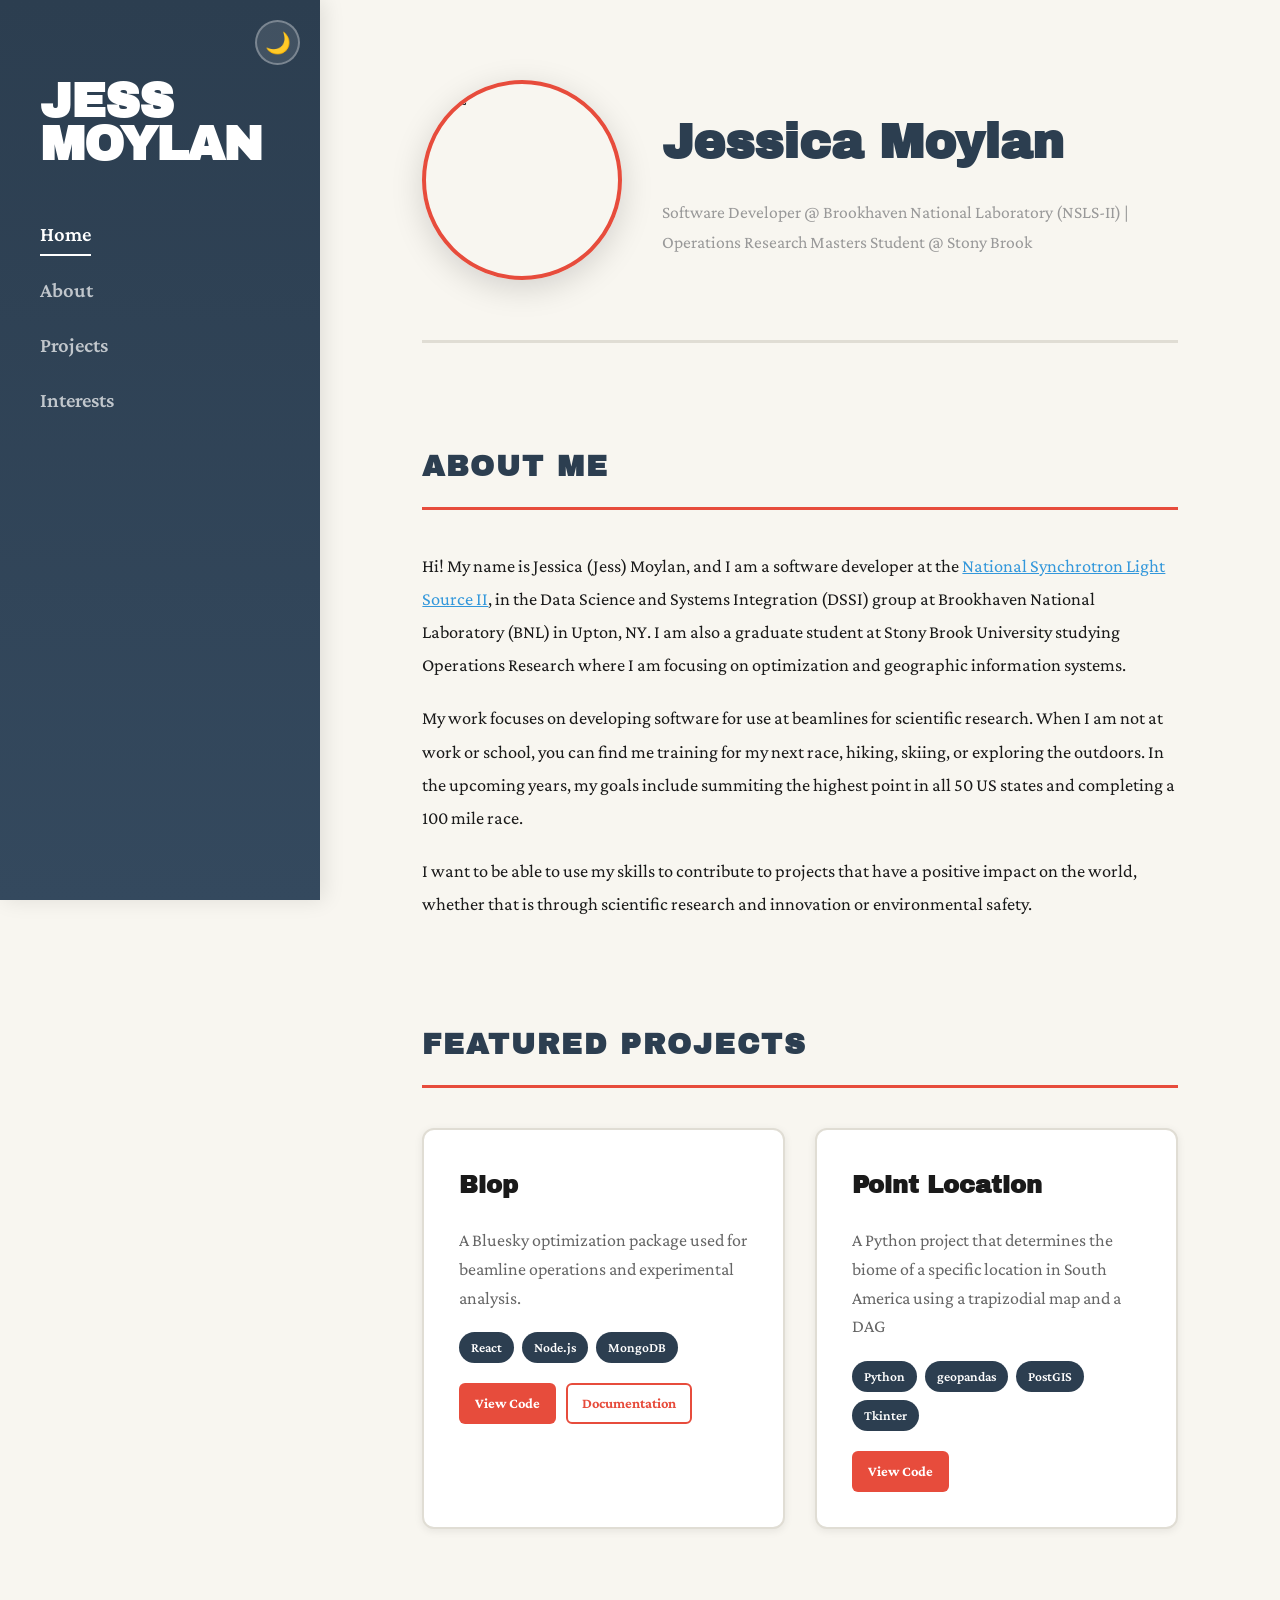
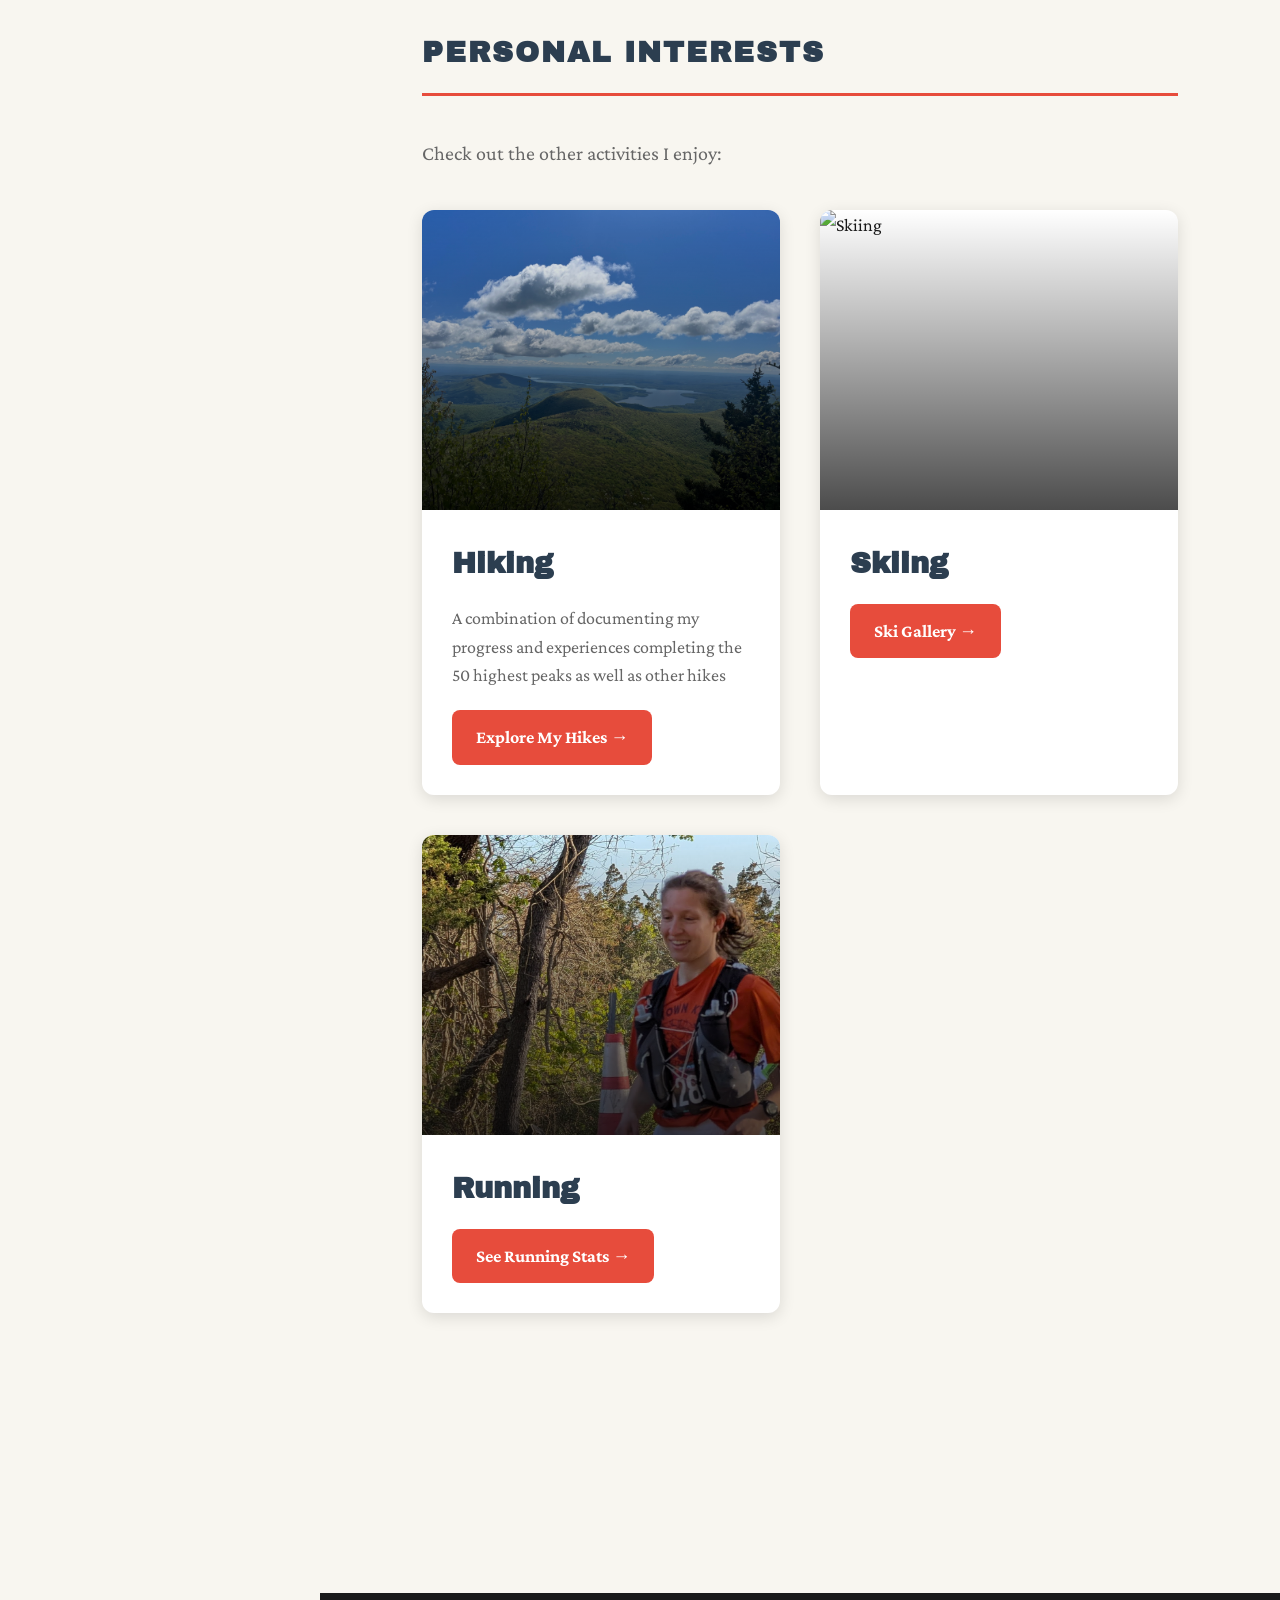
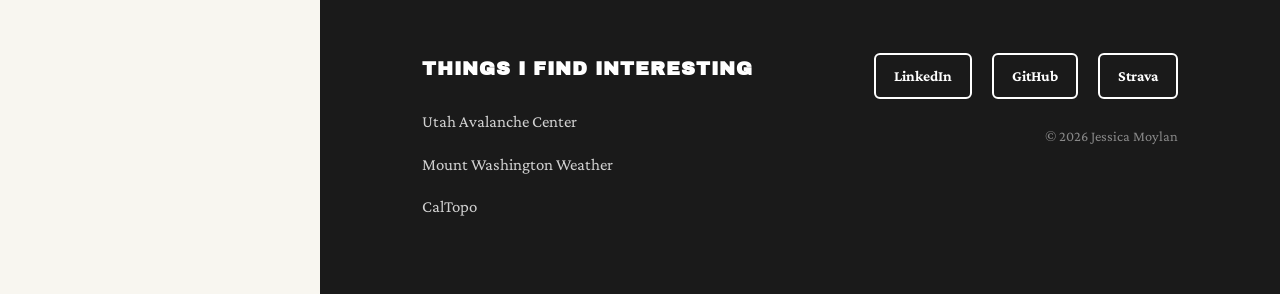
==== commit 2d58e28e: "complete overall of prior website" ====
--- a/index.html
+++ b/index.html
@@ -1,266 +1,153 @@
-<!DOCTYPE HTML>
-<!--
-	Minimaxing by HTML5 UP
-	html5up.net | @ajlkn
-	Free for personal and commercial use under the CCA 3.0 license (html5up.net/license)
--->
-<html>
-	<head>
-		<title>Minimaxing by HTML5 UP</title>
-		<meta charset="utf-8" />
-		<meta name="viewport" content="width=device-width, initial-scale=1, user-scalable=no" />
-		<link rel="stylesheet" href="assets/css/main.css" />
-	</head>
-	<body>
-		<div id="page-wrapper">
+<!DOCTYPE html>
+<html lang="en">
+<head>
+    <meta charset="UTF-8">
+    <meta name="viewport" content="width=device-width, initial-scale=1.0">
+    <title>Jessica Moylan</title>
+    <link rel="stylesheet" href="css/index.css">
+    <link href="https://fonts.googleapis.com/css2?family=Archivo+Black&family=Crimson+Pro:wght@400;600;700&display=swap" rel="stylesheet">
+</head>
+<body>
 
-			<!-- Header -->
-				<div id="header-wrapper">
-					<div class="container">
-						<div class="row">
-							<div class="col-12">
+    <div class="app-container">
+        <aside class="sidebar">
+            <my-sidebar></my-sidebar>
+        </aside>
 
-								<header id="header">
-									<h1><a href="index.html" id="logo">Minimaxing</a></h1>
-									<nav id="nav">
-										<a href="index.html" class="current-page-item">Homepage</a>
-										<a href="twocolumn1.html">Two Column #1</a>
-										<a href="twocolumn2.html">Two Column #2</a>
-										<a href="onecolumn.html">One Column</a>
-										<a href="threecolumn.html">Three Column</a>
-									</nav>
-								</header>
+        <main class="main-content">
+            <!-- Hero Section -->
+            <section class="hero-section">
+                <div class="profile-area">
+                    <img src="images\profile-pic.JPEG" alt="ME" class="profile-img">
+                </div>
+                <div class="hero-text">
+                    <h2>Jessica Moylan</h2>
+                    <p class="sub-text">Software Developer @ Brookhaven National Laboratory (NSLS-II) | Operations Research Masters Student @ Stony Brook</p>
+                </div>
+            </section>
 
-							</div>
-						</div>
-					</div>
-				</div>
+            <!-- About Section -->
+            <section id="about" class="content-section">
+                <h3 class="section-label">About Me</h3>
+                <div class="about-content">
+                    <p>Hi! My name is Jessica (Jess) Moylan, and I am a software developer at the <a href="https://www.bnl.gov/ps/nsls2/about-NSLS-II.php" target="_blank">National Synchrotron Light Source II</a>, in the Data Science and Systems Integration (DSSI) group at Brookhaven National Laboratory (BNL) in Upton, NY. I am also a graduate student at Stony Brook University studying Operations Research where I am focusing on optimization and geographic information systems.</p>
+                    
+                    <p> My work focuses on developing software for use at beamlines for scientific research.
+                        When I am not at work or school, you can find me training for my next race, hiking, skiing, or exploring the outdoors. 
+                        In the upcoming years, my goals include summiting the highest point in all 50 US states and completing a 100 mile race. 
+                    </p>
+                    
+                    <p> I want to be able to use my skills to contribute to projects that have a positive impact on the world,
+                        whether that is through scientific research and innovation or environmental safety.
+                    </p>
 
-			<!-- Banner -->
-				<div id="banner-wrapper">
-					<div class="container">
+                </div>
+            </section>
 
-						<div id="banner">
-							<h2>Put something cool here!</h2>
-							<span>And put something almost as cool here, but a bit longer ...</span>
-						</div>
+            <!-- Projects Section -->
+            <section id="projects" class="content-section">
+                <h3 class="section-label">Featured Projects</h3>
+                <div class="project-grid">
+                    <article class="project-card">
+                        <div class="card-header">
+                            <h4>Blop</h4>
+                        </div>
+                        <p class="project-description">A Bluesky optimization package used for beamline operations and experimental analysis.</p>
+                        <div class="tech-stack">
+                            <span class="tech-tag">React</span>
+                            <span class="tech-tag">Node.js</span>
+                            <span class="tech-tag">MongoDB</span>
+                        </div>
+                        <div class="card-footer">
+                            <a href="https://github.com/bluesky/blop" target="_blank" class="btn-mini">View Code</a>
+                            <a href="https://blueskyproject.io/blop/main/index.html" target="_blank" class="btn-mini-outline">Documentation</a>
+                        </div>
+                    </article>
+                    
+                    <article class="project-card">
+                        <div class="card-header">
+                            <h4>Point Location</h4>
+                        </div>
+                        <p class="project-description">A Python project that determines the biome of a specific location in South America using a trapizodial map and a DAG</p>
+                        <div class="tech-stack">
+                            <span class="tech-tag">Python</span>
+                            <span class="tech-tag">geopandas</span>
+                            <span class="tech-tag">PostGIS</span>
+                            <span class="tech-tag">Tkinter</span>
+                        </div>
+                        <div class="card-footer">
+                            <a href="https://github.com/jessica-moylan/AMS545-Project" target="_blank" class="btn-mini">View Code</a>
+                        </div>
+                    </article>
 
-					</div>
-				</div>
+                    <!-- <article class="project-card">
+                        <div class="card-header">
+                            <h4>Backcounty Travel</h4>
+                        </div>
+                        <p class="project-description">Collecting avalanche and observation data for safety while in the backcountry</p>
+                        <div class="tech-stack">
+                            <span class="tech-tag">Python</span>
+                            <span class="tech-tag">BeautifulSoup</span>
+                            <span class="tech-tag">Docker</span>
+                            <span class="tech-tag">PostGIS</span>
+                        </div>
+                        <div class="card-footer">
+                            <a href="https://github.com/jessica-moylan/BackcountrySaftey" target = "_blank" class="btn-mini">Learn More</a>
+                        </div>
+                    </article> -->
+                </div>
+            </section>
 
-			<!-- Main -->
-				<div id="main">
-					<div class="container">
-						<div class="row main-row">
-							<div class="col-4 col-12-medium">
+            <!-- Personal Interests Section -->
+            <section id="interests" class="content-section">
+                <h3 class="section-label">Personal Interests</h3>
+                <p class="interests-intro">Check out the other activities I enjoy:</p>
+                
+                <div class="interests-grid">
+                    <article class="interest-card">
+                        <div class="interest-image-container">
+                            <img src="images/hiking.jpg" alt="Hiking">
+                            <div class="interest-overlay">
+                            </div>
+                        </div>
+                        <div class="interest-content">
+                            <h4>Hiking</h4>
+                            <p class="interest-description">A combination of documenting my progress and experiences completing the 50 highest peaks as well as other hikes</p>
+                            <a href="hiking.html" class="btn-interest">Explore My Hikes →</a>
+                        </div>
+                    </article>
 
-								<section>
-									<h2>Welcome to Minimaxing!</h2>
-									<p>This is <strong>Minimaxing</strong>, a fully responsive HTML5 site template designed by <a href="http://twitter.com/ajlkn">AJ</a> and released for free by <a href="http://html5up.net">HTML5 UP</a>. It features
-									a simple, lightweight design, solid HTML5 and CSS3 code, and full responsive support for desktop, tablet, and small displays.</p>
-									<footer class="controls">
-										<a href="http://html5up.net" class="button">More cool designs ...</a>
-									</footer>
-								</section>
+                    <article class="interest-card">
+                        <div class="interest-image-container">
+                            <img src="images/skiing.jpg" alt="Skiing">
+                            <div class="interest-overlay">
+                            </div>
+                        </div>
+                        <div class="interest-content">
+                            <h4>Skiing</h4>
+                            <a href="skiing.html" class="btn-interest">Ski Gallery →</a>
+                        </div>
+                    </article>
 
-							</div>
-							<div class="col-4 col-6-medium col-12-small">
+                    <article class="interest-card">
+                        <div class="interest-image-container">
+                            <img src="images/running/1000006502.jpg" alt="Running" class="running-interest-image">
+                            <div class="interest-overlay">
+                            </div>
+                        </div>
+                        <div class="interest-content">
+                            <h4>Running</h4>
+                            <a href="running.html" class="btn-interest">See Running Stats →</a>
+                        </div>
+                    </article>
+                </div>
+            </section>
+        </main>
+    </div>
 
-								<section>
-									<h2>Who are you guys?</h2>
-									<ul class="small-image-list">
-										<li>
-											<a href="#"><img src="images/pic2.jpg" alt="" class="left" /></a>
-											<h4>Jane Anderson</h4>
-											<p>Varius nibh. Suspendisse vitae magna eget et amet mollis justo facilisis amet quis.</p>
-										</li>
-										<li>
-											<a href="#"><img src="images/pic1.jpg" alt="" class="left" /></a>
-											<h4>James Doe</h4>
-											<p>Vitae magna eget odio amet mollis justo facilisis amet quis. Sed sagittis consequat.</p>
-										</li>
-									</ul>
-								</section>
+    <!-- Footer -->
+    <my-footer></my-footer>
 
-							</div>
-							<div class="col-4 col-6-medium col-12-small">
-
-								<section>
-									<h2>How about some links?</h2>
-									<div>
-										<div class="row">
-											<div class="col-6 col-12-small">
-												<ul class="link-list">
-													<li><a href="#">Sed neque nisi consequat</a></li>
-													<li><a href="#">Dapibus sed mattis blandit</a></li>
-													<li><a href="#">Quis accumsan lorem</a></li>
-													<li><a href="#">Suspendisse varius ipsum</a></li>
-													<li><a href="#">Eget et amet consequat</a></li>
-												</ul>
-											</div>
-											<div class="col-6 col-12-small">
-												<ul class="link-list">
-													<li><a href="#">Quis accumsan lorem</a></li>
-													<li><a href="#">Sed neque nisi consequat</a></li>
-													<li><a href="#">Eget et amet consequat</a></li>
-													<li><a href="#">Dapibus sed mattis blandit</a></li>
-													<li><a href="#">Vitae magna sed dolore</a></li>
-												</ul>
-											</div>
-										</div>
-									</div>
-								</section>
-
-							</div>
-							<div class="col-6 col-12-medium">
-
-								<section>
-									<h2>An assortment of pictures and text</h2>
-									<p>Duis neque nisi, dapibus sed mattis quis, rutrum et accumsan.
-									Suspendisse nibh. Suspendisse vitae magna eget odio amet mollis
-									justo facilisis quis. Sed sagittis mauris amet tellus gravida
-									lorem ipsum dolor sit amet consequat blandit lorem ipsum dolor
-									sit amet consequat sed dolore.</p>
-									<ul class="big-image-list">
-										<li>
-											<a href="#"><img src="images/pic3.jpg" alt="" class="left" /></a>
-											<h3>Magna Gravida Dolore</h3>
-											<p>Varius nibh. Suspendisse vitae magna eget et amet mollis justo
-											facilisis amet quis consectetur in, sollicitudin vitae justo. Cras
-											Maecenas eu arcu purus, phasellus fermentum elit.</p>
-										</li>
-										<li>
-											<a href="#"><img src="images/pic4.jpg" alt="" class="left" /></a>
-											<h3>Magna Gravida Dolore</h3>
-											<p>Varius nibh. Suspendisse vitae magna eget et amet mollis justo
-											facilisis amet quis consectetur in, sollicitudin vitae justo. Cras
-											Maecenas eu arcu purus, phasellus fermentum elit.</p>
-										</li>
-										<li>
-											<a href="#"><img src="images/pic5.jpg" alt="" class="left" /></a>
-											<h3>Magna Gravida Dolore</h3>
-											<p>Varius nibh. Suspendisse vitae magna eget et amet mollis justo
-											facilisis amet quis consectetur in, sollicitudin vitae justo. Cras
-											Maecenas eu arcu purus, phasellus fermentum elit.</p>
-										</li>
-									</ul>
-								</section>
-
-							</div>
-							<div class="col-6 col-12-medium">
-
-								<article class="blog-post">
-									<h2>Just another blog post</h2>
-									<a class="comments" href="#">33 comments</a>
-									<a href="#"><img src="images/pic6.jpg" alt="" class="top blog-post-image" /></a>
-									<h3>Magna Gravida Dolore</h3>
-									<p>Aenean non massa sapien. In hac habitasse platea dictumst.
-									Maecenas sodales purus et nulla sodales aliquam. Aenean ac
-									porttitor metus. In hac habitasse platea dictumst. Phasellus
-									blandit turpis in leo scelerisque mollis. Nulla venenatis
-									ipsum nec est porta rhoncus. Mauris sodales sed pharetra
-									nisi nec consectetur. Cras elit magna, hendrerit nec
-									consectetur in, sollicitudin vitae justo. Cras amet aliquet
-									Aliquam ligula turpis, feugiat id fermentum malesuada,
-									rutrum eget turpis. Mauris sodales sed pharetra nisi nec
-									consectetur. Cras elit magna, hendrerit nec consectetur
-									in sollicitudin vitae.</p>
-									<footer class="controls">
-										<a href="#" class="button">Continue Reading</a>
-									</footer>
-								</article>
-
-							</div>
-						</div>
-					</div>
-				</div>
-
-			<!-- Footer -->
-				<div id="footer-wrapper">
-					<div class="container">
-						<div class="row">
-							<div class="col-8 col-12-medium">
-
-								<section>
-									<h2>How about a truckload of links?</h2>
-									<div>
-										<div class="row">
-											<div class="col-3 col-6-medium col-12-small">
-												<ul class="link-list">
-													<li><a href="#">Sed neque nisi consequat</a></li>
-													<li><a href="#">Dapibus sed mattis blandit</a></li>
-													<li><a href="#">Quis accumsan lorem</a></li>
-													<li><a href="#">Suspendisse varius ipsum</a></li>
-													<li><a href="#">Eget et amet consequat</a></li>
-												</ul>
-											</div>
-											<div class="col-3 col-6-medium col-12-small">
-												<ul class="link-list">
-													<li><a href="#">Quis accumsan lorem</a></li>
-													<li><a href="#">Sed neque nisi consequat</a></li>
-													<li><a href="#">Eget et amet consequat</a></li>
-													<li><a href="#">Dapibus sed mattis blandit</a></li>
-													<li><a href="#">Vitae magna sed dolore</a></li>
-												</ul>
-											</div>
-											<div class="col-3 col-6-medium col-12-small">
-												<ul class="link-list">
-													<li><a href="#">Sed neque nisi consequat</a></li>
-													<li><a href="#">Dapibus sed mattis blandit</a></li>
-													<li><a href="#">Quis accumsan lorem</a></li>
-													<li><a href="#">Suspendisse varius ipsum</a></li>
-													<li><a href="#">Eget et amet consequat</a></li>
-												</ul>
-											</div>
-											<div class="col-3 col-6-medium col-12-small">
-												<ul class="link-list">
-													<li><a href="#">Quis accumsan lorem</a></li>
-													<li><a href="#">Sed neque nisi consequat</a></li>
-													<li><a href="#">Eget et amet consequat</a></li>
-													<li><a href="#">Dapibus sed mattis blandit</a></li>
-													<li><a href="#">Vitae magna sed dolore</a></li>
-												</ul>
-											</div>
-										</div>
-									</div>
-								</section>
-
-							</div>
-							<div class="col-4 col-12-medium">
-
-								<section>
-									<h2>Something of interest</h2>
-									<p>Duis neque nisi, dapibus sed mattis quis, rutrum accumsan sed.
-									Suspendisse eu varius nibh. Suspendisse vitae magna eget odio amet
-									mollis justo facilisis quis. Sed sagittis mauris amet tellus gravida
-									lorem ipsum dolor sit blandit.</p>
-									<footer class="controls">
-										<a href="#" class="button">Oh, please continue ....</a>
-									</footer>
-								</section>
-
-							</div>
-						</div>
-						<div class="row">
-							<div class="col-12">
-
-								<div id="copyright">
-									&copy; Untitled. All rights reserved. | Design: <a href="http://html5up.net">HTML5 UP</a>
-								</div>
-
-							</div>
-						</div>
-					</div>
-				</div>
-
-		</div>
-
-		<!-- Scripts -->
-			<script src="assets/js/jquery.min.js"></script>
-			<script src="assets/js/browser.min.js"></script>
-			<script src="assets/js/breakpoints.min.js"></script>
-			<script src="assets/js/util.js"></script>
-			<script src="assets/js/main.js"></script>
-
-	</body>
-</html>+    <script src="javascript/script.js"></script>
+</body>
+</html>
--- a/css/index.css
+++ b/css/index.css
@@ -0,0 +1,1799 @@
+/* ============================================
+   DESIGN SYSTEM & COLOR PALETTE
+   ============================================ */
+:root {
+    --sidebar-bg: #2c3e50;
+    --sidebar-accent: #34495e;
+    --content-bg: #f8f6f0;
+    --card-bg: #ffffff;
+    --text-main: #1a1a1a;
+    --text-muted: #666;
+    --text-light: #999;
+    --accent-primary: #e74c3c;
+    --accent-secondary: #3498db;
+    --accent-success: #27ae60;
+    --border-color: #e0ddd4;
+    --shadow-sm: 0 2px 8px rgba(0,0,0,0.08);
+    --shadow-md: 0 4px 16px rgba(0,0,0,0.12);
+    --shadow-lg: 0 8px 32px rgba(0,0,0,0.15);
+    --transition-fast: 0.2s ease;
+    --transition-normal: 0.3s ease;
+}
+
+/* Dark Mode Colors */
+[data-theme="dark"] {
+    --sidebar-bg: #1a1a1a;
+    --sidebar-accent: #2d2d2d;
+    --content-bg: #0f0f0f;
+    --card-bg: #1e1e1e;
+    --text-main: #e8e8e8;
+    --text-muted: #a0a0a0;
+    --text-light: #707070;
+    --accent-primary: #ff6b6b;
+    --accent-secondary: #4dabf7;
+    --accent-success: #51cf66;
+    --border-color: #2d2d2d;
+}
+
+/* ============================================
+   GLOBAL RESET & BASE STYLES
+   ============================================ */
+* { 
+    box-sizing: border-box; 
+    margin: 0; 
+    padding: 0; 
+}
+
+html {
+    scroll-behavior: smooth;
+}
+
+body {
+    font-family: 'Crimson Pro', Georgia, serif;
+    color: var(--text-main);
+    background-color: var(--content-bg);
+    line-height: 1.7;
+    font-size: 18px;
+    transition: background-color var(--transition-normal), color var(--transition-normal);
+}
+
+a {
+    color: var(--accent-secondary);
+    transition: color var(--transition-fast);
+}
+
+a:hover {
+    color: var(--accent-primary);
+}
+
+img {
+    max-width: 100%;
+    height: auto;
+    display: block;
+}
+
+/* ============================================
+   LAYOUT STRUCTURE
+   ============================================ */
+.app-container { 
+    display: flex; 
+}
+
+/* ============================================
+   SIDEBAR - FIXED POSITION
+   ============================================ */
+.sidebar {
+    background: linear-gradient(180deg, var(--sidebar-bg) 0%, var(--sidebar-accent) 100%);
+    color: white;
+    width: 320px;
+    height: 100vh;
+    position: fixed;
+    top: 0;
+    left: 0;
+    padding: 60px 40px;
+    box-shadow: 4px 0 20px rgba(0,0,0,0.1);
+    overflow-y: auto;
+    z-index: 1000;
+}
+
+.sidebar-content {
+    display: flex;
+    flex-direction: column;
+    height: 100%;
+    min-height: 600px;
+}
+
+/* Theme Toggle Button */
+.theme-toggle {
+    position: absolute;
+    top: 20px;
+    right: 20px;
+    background: rgba(255,255,255,0.1);
+    border: 2px solid rgba(255,255,255,0.3);
+    color: white;
+    width: 45px;
+    height: 45px;
+    border-radius: 50%;
+    cursor: pointer;
+    display: flex;
+    align-items: center;
+    justify-content: center;
+    transition: all var(--transition-fast);
+    font-size: 1.3rem;
+}
+
+.theme-toggle:hover {
+    background: rgba(255,255,255,0.2);
+    transform: scale(1.1) rotate(15deg);
+}
+
+.main-title {
+    font-family: 'Archivo Black', sans-serif;
+    font-size: 3rem;
+    line-height: 0.9;
+    text-transform: uppercase;
+    margin-bottom: 50px;
+    letter-spacing: -1px;
+    margin-top: 20px;
+}
+
+.logo-icon {
+    display: inline-block;
+    font-size: 2.5rem;
+    margin-left: 8px;
+    animation: float 3s ease-in-out infinite;
+}
+
+@keyframes float {
+    0%, 100% { transform: translateY(0); }
+    50% { transform: translateY(-8px); }
+}
+
+/* Navigation */
+.side-nav ul { 
+    list-style: none; 
+    margin-bottom: 60px; 
+}
+
+.side-nav li { 
+    margin-bottom: 20px;
+    transform: translateX(0);
+    transition: transform var(--transition-fast);
+}
+
+.side-nav li:hover {
+    transform: translateX(8px);
+}
+
+.side-nav a {
+    color: rgba(255,255,255,0.7);
+    text-decoration: none;
+    font-size: 1.3rem;
+    font-weight: 600;
+    display: inline-block;
+    position: relative;
+    transition: color var(--transition-fast);
+}
+
+.side-nav a::after {
+    content: '';
+    position: absolute;
+    bottom: -4px;
+    left: 0;
+    width: 0;
+    height: 2px;
+    background: white;
+    transition: width var(--transition-normal);
+}
+
+.side-nav a:hover,
+.side-nav a.active { 
+    color: white; 
+}
+
+.side-nav a:hover::after,
+.side-nav a.active::after {
+    width: 100%;
+}
+
+.sidebar-footer {
+    margin-top: auto;
+}
+
+.btn-resume {
+    display: inline-block;
+    padding: 14px 28px;
+    border: 2px solid white;
+    color: white;
+    text-decoration: none;
+    font-weight: 700;
+    font-size: 1rem;
+    text-transform: uppercase;
+    letter-spacing: 1px;
+    transition: all var(--transition-normal);
+    background: transparent;
+    text-align: center;
+}
+
+.btn-resume:hover { 
+    background: white; 
+    color: var(--sidebar-bg);
+    transform: translateY(-2px);
+    box-shadow: 0 4px 12px rgba(255,255,255,0.3);
+}
+
+/* ============================================
+   MAIN CONTENT - WITH LEFT MARGIN FOR SIDEBAR
+   ============================================ */
+.main-content {
+    flex: 1;
+    margin-left: 320px; /* Same as sidebar width */
+    padding: 80px 8%;
+    max-width: 1400px;
+    min-height: 100vh;
+}
+
+/* ============================================
+   PAGE HEADERS
+   ============================================ */
+.page-header {
+    margin-bottom: 60px;
+    padding-bottom: 40px;
+    border-bottom: 3px solid var(--accent-primary);
+}
+
+.page-header h2 {
+    font-family: 'Archivo Black', sans-serif;
+    font-size: 3.5rem;
+    color: var(--sidebar-bg);
+    margin-bottom: 15px;
+}
+
+[data-theme="dark"] .page-header h2 {
+    color: var(--text-main);
+}
+
+.page-subtitle {
+    font-size: 1.5rem;
+    color: var(--text-muted);
+    font-style: italic;
+}
+
+.training-note {
+    margin-top: 15px;
+    font-size: 1.2rem;
+    color: var(--text-main);
+}
+
+/* ============================================
+   STATS BANNER
+   ============================================ */
+.stats-banner {
+    display: grid;
+    grid-template-columns: repeat(auto-fit, minmax(200px, 1fr));
+    gap: 25px;
+    margin-bottom: 60px;
+    padding: 40px;
+    background: var(--card-bg);
+    border-radius: 12px;
+    box-shadow: var(--shadow-md);
+}
+
+.stats-banner .stat-item {
+    text-align: center;
+    padding: 20px;
+    border-right: 2px solid var(--border-color);
+}
+
+.stats-banner .stat-item:last-child {
+    border-right: none;
+}
+
+.stats-banner .stat-number {
+    display: block;
+    font-family: 'Archivo Black', sans-serif;
+    font-size: 2.5rem;
+    color: var(--accent-primary);
+    margin-bottom: 8px;
+}
+
+.stats-banner .stat-label {
+    display: block;
+    font-size: 1rem;
+    color: var(--text-muted);
+    text-transform: uppercase;
+    letter-spacing: 1px;
+}
+
+/* ============================================
+   HERO SECTION
+   ============================================ */
+.hero-section {
+    display: flex;
+    align-items: center;
+    gap: 40px;
+    margin-bottom: 100px;
+    padding-bottom: 60px;
+    border-bottom: 3px solid var(--border-color);
+}
+
+.profile-img {
+    width: 200px;
+    height: 200px;
+    border-radius: 50%;
+    object-fit: cover;
+    border: 4px solid var(--accent-primary);
+    box-shadow: var(--shadow-lg);
+    transition: transform var(--transition-normal);
+}
+
+.profile-img:hover {
+    transform: scale(1.05) rotate(2deg);
+}
+
+.hero-text h2 { 
+    font-family: 'Archivo Black', sans-serif; 
+    font-size: 3rem;
+    margin-bottom: 15px;
+    color: var(--sidebar-bg);
+}
+
+[data-theme="dark"] .hero-text h2 {
+    color: var(--text-main);
+}
+
+.sub-headline {
+    font-size: 1.4rem;
+    color: var(--text-muted);
+    font-style: italic;
+    margin-bottom: 10px;
+}
+
+.sub-text {
+    font-size: 1.1rem;
+    color: var(--text-light);
+}
+
+/* ============================================
+   SECTION STYLES
+   ============================================ */
+.section-label {
+    font-family: 'Archivo Black', sans-serif;
+    text-transform: uppercase;
+    letter-spacing: 2px;
+    border-bottom: 3px solid var(--accent-primary);
+    padding-bottom: 15px;
+    margin-bottom: 40px;
+    font-size: 1.8rem;
+    color: var(--sidebar-bg);
+}
+
+[data-theme="dark"] .section-label {
+    color: var(--text-main);
+}
+
+.subsection-title {
+    font-family: 'Archivo Black', sans-serif;
+    font-size: 1.5rem;
+    margin-bottom: 25px;
+    color: var(--sidebar-bg);
+    text-transform: uppercase;
+    letter-spacing: 1px;
+}
+
+[data-theme="dark"] .subsection-title {
+    color: var(--text-main);
+}
+
+.content-section { 
+    margin-bottom: 100px;
+}
+
+/* ============================================
+   ABOUT SECTION
+   ============================================ */
+.about-content p {
+    margin-bottom: 20px;
+    font-size: 1.15rem;
+    line-height: 1.8;
+}
+
+/* ============================================
+   INTERESTS INTRO
+   ============================================ */
+.interests-intro {
+    font-size: 1.25rem;
+    margin-bottom: 40px;
+    color: var(--text-muted);
+}
+
+/* ============================================
+   INTEREST CARDS (LANDING PAGE)
+   ============================================ */
+.interests-grid {
+    display: grid;
+    grid-template-columns: repeat(auto-fit, minmax(320px, 1fr));
+    gap: 40px;
+}
+
+.interest-card {
+    background: var(--card-bg);
+    border-radius: 12px;
+    overflow: hidden;
+    box-shadow: var(--shadow-md);
+    transition: all var(--transition-normal);
+}
+
+.interest-card:hover {
+    transform: translateY(-8px);
+    box-shadow: var(--shadow-lg);
+}
+
+.interest-image-container {
+    position: relative;
+    height: 300px;
+    overflow: hidden;
+}
+
+.interest-image-container img {
+    width: 100%;
+    height: 100%;
+    object-fit: cover;
+    transition: transform var(--transition-normal);
+}
+
+.interest-image-container img.running-interest-image {
+    object-position: center 25%;
+}
+
+.interest-card:hover .interest-image-container img {
+    transform: scale(1.1);
+}
+
+.interest-overlay {
+    position: absolute;
+    top: 0;
+    left: 0;
+    right: 0;
+    bottom: 0;
+    background: linear-gradient(to bottom, transparent 0%, rgba(0,0,0,0.7) 100%);
+    display: flex;
+    align-items: flex-end;
+    padding: 30px;
+}
+
+.interest-icon {
+    font-size: 3rem;
+}
+
+.interest-content {
+    padding: 30px;
+}
+
+.interest-content h4 {
+    font-family: 'Archivo Black', sans-serif;
+    font-size: 1.8rem;
+    margin-bottom: 15px;
+    color: var(--sidebar-bg);
+}
+
+[data-theme="dark"] .interest-content h4 {
+    color: var(--text-main);
+}
+
+.interest-description {
+    color: var(--text-muted);
+    margin-bottom: 20px;
+    line-height: 1.6;
+}
+
+.btn-interest {
+    display: inline-block;
+    padding: 12px 24px;
+    background: var(--accent-primary);
+    color: white;
+    text-decoration: none;
+    font-weight: 700;
+    border-radius: 8px;
+    transition: all var(--transition-fast);
+}
+
+.btn-interest:hover {
+    background: var(--sidebar-bg);
+    transform: translateX(5px);
+}
+
+/* ============================================
+   PROJECT CARDS
+   ============================================ */
+.project-grid {
+    display: grid;
+    grid-template-columns: repeat(auto-fit, minmax(320px, 1fr));
+    gap: 30px;
+}
+
+.project-card {
+    background: var(--card-bg);
+    padding: 35px;
+    border: 2px solid var(--border-color);
+    border-radius: 12px;
+    transition: all var(--transition-normal);
+    box-shadow: var(--shadow-sm);
+}
+
+.project-card:hover {
+    transform: translateY(-8px);
+    box-shadow: var(--shadow-lg);
+    border-color: var(--accent-primary);
+}
+
+.card-header {
+    display: flex;
+    align-items: center;
+    gap: 15px;
+    margin-bottom: 20px;
+}
+
+.card-icon {
+    font-size: 2.5rem;
+    line-height: 1;
+}
+
+.project-card h4 {
+    font-family: 'Archivo Black', sans-serif;
+    font-size: 1.5rem;
+    margin: 0;
+}
+
+.project-description {
+    margin-bottom: 20px;
+    color: var(--text-muted);
+    line-height: 1.6;
+}
+
+.tech-stack {
+    display: flex;
+    flex-wrap: wrap;
+    gap: 8px;
+    margin-bottom: 20px;
+}
+
+.tech-tag {
+    background: var(--sidebar-bg);
+    color: white;
+    padding: 4px 12px;
+    border-radius: 20px;
+    font-size: 0.85rem;
+    font-weight: 600;
+}
+
+.card-footer {
+    display: flex;
+    gap: 10px;
+    margin-top: auto;
+}
+
+.btn-mini {
+    background: var(--accent-primary);
+    color: white;
+    padding: 8px 16px;
+    text-decoration: none;
+    font-size: 0.9rem;
+    font-weight: 700;
+    border-radius: 6px;
+    transition: all var(--transition-fast);
+    display: inline-block;
+}
+
+.btn-mini:hover {
+    background: var(--sidebar-bg);
+    transform: translateY(-2px);
+    box-shadow: var(--shadow-sm);
+}
+
+.btn-mini-outline {
+    background: transparent;
+    color: var(--accent-primary);
+    border: 2px solid var(--accent-primary);
+    padding: 6px 14px;
+    text-decoration: none;
+    font-size: 0.9rem;
+    font-weight: 700;
+    border-radius: 6px;
+    transition: all var(--transition-fast);
+    display: inline-block;
+}
+
+.btn-mini-outline:hover {
+    background: var(--accent-primary);
+    color: white;
+}
+
+/* ============================================
+   MAP SECTION
+   ============================================ */
+.map-container {
+    position: relative;
+    margin-bottom: 50px;
+}
+
+#hiking-map {
+    height: 500px;
+    border-radius: 12px;
+    border: 3px solid var(--border-color);
+    box-shadow: var(--shadow-md);
+}
+
+.map-legend {
+    position: absolute;
+    top: 20px;
+    right: 20px;
+    background: white;
+    padding: 15px 20px;
+    border-radius: 8px;
+    box-shadow: var(--shadow-md);
+    z-index: 1000;
+}
+
+[data-theme="dark"] .map-legend {
+    background: var(--card-bg);
+    color: var(--text-main);
+}
+
+.legend-item {
+    display: flex;
+    align-items: center;
+    gap: 10px;
+    margin-bottom: 8px;
+    font-size: 0.9rem;
+}
+
+.legend-item:last-child {
+    margin-bottom: 0;
+}
+
+.legend-marker {
+    width: 16px;
+    height: 16px;
+    border-radius: 50%;
+    border: 2px solid #333;
+}
+
+.legend-marker.completed {
+    background: var(--accent-success);
+}
+
+.legend-marker.planned {
+    background: var(--accent-secondary);
+}
+
+/* GPX Upload */
+.gpx-upload-section {
+    margin-top: 50px;
+    padding: 30px;
+    background: var(--card-bg);
+    border-radius: 12px;
+    border: 2px dashed var(--border-color);
+    text-align: center;
+}
+
+.file-input {
+    display: none;
+}
+
+.btn-upload {
+    display: inline-block;
+    padding: 12px 30px;
+    background: var(--accent-secondary);
+    color: white;
+    font-weight: 700;
+    border-radius: 8px;
+    cursor: pointer;
+    transition: all var(--transition-fast);
+    margin-bottom: 10px;
+}
+
+.btn-upload:hover {
+    background: var(--sidebar-bg);
+    transform: translateY(-2px);
+    box-shadow: var(--shadow-sm);
+}
+
+.upload-hint {
+    font-size: 0.9rem;
+    color: var(--text-light);
+}
+
+/* ============================================
+   TRIP CARDS
+   ============================================ */
+.trip-grid {
+    display: grid;
+    grid-template-columns: repeat(auto-fit, minmax(300px, 1fr));
+    grid-template-rows: repeat(auto-fit, minmax(300px, 1fr));
+    gap: 30px;
+}
+
+.trip-card {
+    background: var(--card-bg);
+    border-radius: 12px;
+    overflow: hidden;
+    box-shadow: var(--shadow-sm);
+    transition: all var(--transition-normal);
+}
+
+.trip-card:hover {
+    transform: translateY(-5px);
+    box-shadow: var(--shadow-lg);
+}
+
+.trip-card img {
+    width: 100%;
+    height: 220px;
+    object-fit: cover;
+}
+
+.trip-content {
+    padding: 25px;
+}
+
+.trip-content h5 {
+    font-family: 'Archivo Black', sans-serif;
+    font-size: 1.4rem;
+    margin-bottom: 10px;
+    color: var(--sidebar-bg);
+}
+
+[data-theme="dark"] .trip-content h5 {
+    color: var(--text-main);
+}
+
+.trip-meta {
+    color: var(--text-light);
+    font-size: 0.95rem;
+    margin-bottom: 15px;
+}
+
+.trip-content p {
+    color: var(--text-muted);
+    margin-bottom: 15px;
+    line-height: 1.6;
+}
+
+.trip-link {
+    color: var(--accent-primary);
+    font-weight: 700;
+    text-decoration: none;
+    transition: all var(--transition-fast);
+}
+
+.trip-link:hover {
+    text-decoration: underline;
+}
+
+/* ============================================
+   SKI TRIPS
+   ============================================ */
+.ski-trips {
+    display: flex;
+    flex-direction: column;
+    gap: 50px;
+}
+
+.ski-trip-feature {
+    display: grid;
+    grid-template-columns: 1fr 1fr;
+    gap: 40px;
+    background: var(--card-bg);
+    padding: 40px;
+    border-radius: 12px;
+    box-shadow: var(--shadow-md);
+}
+
+.ski-main-img {
+    width: 100%;
+    height: 400px;
+    object-fit: cover;
+    border-radius: 8px;
+    margin-bottom: 15px;
+}
+
+.ski-gallery-thumbs {
+    display: grid;
+    grid-template-columns: repeat(3, 1fr);
+    gap: 10px;
+}
+
+.ski-gallery-thumbs img {
+    width: 100%;
+    height: 100px;
+    object-fit: cover;
+    border-radius: 6px;
+    cursor: pointer;
+    transition: all var(--transition-fast);
+    opacity: 0.8;
+}
+
+.ski-gallery-thumbs img:hover {
+    opacity: 1;
+    transform: scale(1.05);
+}
+
+.ski-trip-content h4 {
+    font-family: 'Archivo Black', sans-serif;
+    font-size: 2rem;
+    margin-bottom: 10px;
+    color: var(--sidebar-bg);
+}
+
+[data-theme="dark"] .ski-trip-content h4 {
+    color: var(--text-main);
+}
+
+.ski-trip-content p {
+    margin-bottom: 15px;
+    line-height: 1.7;
+}
+
+.ski-full-gallery-section {
+    margin-top: 30px;
+}
+
+.ski-full-gallery-grid {
+    column-count: 4;
+    column-gap: 12px;
+}
+
+.ski-full-gallery-item {
+    break-inside: avoid;
+    margin: 0 0 12px;
+    border-radius: 10px;
+    overflow: hidden;
+    box-shadow: var(--shadow-sm);
+    background: var(--card-bg);
+}
+
+.ski-full-gallery-item img {
+    width: 100%;
+    height: auto;
+    display: block;
+}
+
+.gallery-loading {
+    font-style: italic;
+    color: var(--text-muted);
+    margin: 10px 0 20px;
+}
+
+.trip-stats {
+    display: grid;
+    grid-template-columns: repeat(3, 1fr);
+    gap: 20px;
+    margin-top: 30px;
+    margin-bottom: 20px;
+    padding-top: 30px;
+    border-top: 2px solid var(--border-color);
+}
+
+.stat {
+    text-align: center;
+}
+
+.stat-number {
+    display: block;
+    font-family: 'Archivo Black', sans-serif;
+    font-size: 2rem;
+    color: var(--accent-primary);
+    margin-bottom: 5px;
+}
+
+.stat-label {
+    display: block;
+    font-size: 0.9rem;
+    color: var(--text-muted);
+    text-transform: uppercase;
+    letter-spacing: 1px;
+}
+
+/* ============================================
+   RUNNING SECTION
+   ============================================ */
+.pr-section {
+    margin-bottom: 50px;
+}
+
+.pr-grid {
+    display: grid;
+    grid-template-columns: repeat(auto-fit, minmax(200px, 1fr));
+    gap: 20px;
+}
+
+.pr-card {
+    background: var(--card-bg);
+    padding: 30px;
+    text-align: center;
+    border-radius: 12px;
+    box-shadow: var(--shadow-sm);
+    border: 2px solid var(--border-color);
+    transition: all var(--transition-normal);
+}
+
+.pr-card:hover {
+    transform: translateY(-5px);
+    box-shadow: var(--shadow-md);
+    border-color: var(--accent-primary);
+}
+
+.pr-distance {
+    font-family: 'Archivo Black', sans-serif;
+    font-size: 1.3rem;
+    color: var(--sidebar-bg);
+    margin-bottom: 10px;
+    text-transform: uppercase;
+}
+
+[data-theme="dark"] .pr-distance {
+    color: var(--text-main);
+}
+
+.pr-time {
+    font-size: 2.5rem;
+    font-weight: 700;
+    color: var(--accent-primary);
+    margin-bottom: 5px;
+}
+
+.pr-pace {
+    font-size: 1.1rem;
+    color: var(--text-muted);
+    margin-bottom: 10px;
+}
+
+.pr-date {
+    font-size: 0.9rem;
+    color: var(--text-light);
+}
+
+/* Training Stats */
+.stats-section {
+    margin-bottom: 50px;
+}
+
+.stats-grid {
+    display: grid;
+    grid-template-columns: repeat(auto-fit, minmax(200px, 1fr));
+    gap: 25px;
+}
+
+.stat-card {
+    background: #D4B996;
+    color: #A07855;
+    padding: 35px;
+    text-align: center;
+    border-radius: 12px;
+    box-shadow: var(--shadow-md);
+    transition: all var(--transition-normal);
+}
+
+[data-theme="dark"] .stat-card {
+    background: #D4B996;
+    /* color: #A07855; */
+}
+.stat-card:hover {
+    transform: translateY(-5px) scale(1.02);
+    box-shadow: var(--shadow-lg);
+}
+
+.stat-icon {
+    font-size: 2.5rem;
+    margin-bottom: 15px;
+}
+
+.stat-card .stat-number {
+    color: #A07855;
+    font-family: 'Archivo Black', sans-serif;
+    font-size: 2.5rem;
+    display: block;
+    margin-bottom: 8px;
+}
+
+.stat-card .stat-label {
+    color: #2d2d2d;
+    font-size: 1rem;
+    opacity: 0.9;
+    text-transform: uppercase;
+    letter-spacing: 1px;
+}
+
+/* Race Calendar */
+.races-section {
+    margin-bottom: 40px;
+}
+
+.race-list {
+    display: flex;
+    flex-direction: column;
+    gap: 20px;
+}
+
+.race-item {
+    display: flex;
+    gap: 25px;
+    background: var(--card-bg);
+    padding: 25px;
+    border-radius: 12px;
+    border-left: 5px solid var(--border-color);
+    box-shadow: var(--shadow-sm);
+    transition: all var(--transition-fast);
+}
+
+.race-item:hover {
+    transform: translateX(8px);
+    box-shadow: var(--shadow-md);
+}
+
+.race-item.upcoming {
+    border-left-color: var(--accent-success);
+}
+
+.race-item.completed {
+    border-left-color: var(--accent-secondary);
+}
+
+.race-date {
+    display: flex;
+    flex-direction: column;
+    align-items: center;
+    justify-content: center;
+    min-width: 70px;
+    padding: 15px;
+    background: var(--content-bg);
+    border-radius: 8px;
+}
+
+.race-date .month {
+    font-size: 0.9rem;
+    text-transform: uppercase;
+    font-weight: 700;
+    color: var(--text-muted);
+}
+
+.race-date .day {
+    font-family: 'Archivo Black', sans-serif;
+    font-size: 2rem;
+    color: var(--sidebar-bg);
+}
+
+[data-theme="dark"] .race-date .day {
+    color: var(--text-main);
+}
+
+.race-details {
+    flex: 1;
+}
+
+.race-details h5 {
+    font-family: 'Archivo Black', sans-serif;
+    font-size: 1.4rem;
+    margin-bottom: 8px;
+    color: var(--sidebar-bg);
+}
+
+[data-theme="dark"] .race-details h5 {
+    color: var(--text-main);
+}
+
+.race-details p {
+    color: var(--text-muted);
+    margin-bottom: 8px;
+}
+
+.race-status {
+    display: inline-block;
+    padding: 4px 12px;
+    background: var(--sidebar-bg);
+    color: white;
+    border-radius: 20px;
+    font-size: 0.85rem;
+    font-weight: 600;
+}
+
+.race-item.upcoming .race-status {
+    background: var(--accent-success);
+}
+
+/* Running Photo Gallery */
+.running-photos-section {
+    margin-top: 30px;
+    margin-bottom: 45px;
+}
+
+.running-photo-grid {
+    display: flex;
+    flex-wrap: wrap;
+    gap: 10px;
+}
+
+.running-photo-card {
+    position: relative;
+    flex: 1 1 260px;
+    max-width: 360px;
+    background: var(--card-bg);
+    border: 2px solid var(--border-color);
+    border-radius: 12px;
+    overflow: hidden;
+    box-shadow: var(--shadow-sm);
+    cursor: zoom-in;
+    transition: transform var(--transition-fast), box-shadow var(--transition-fast);
+}
+
+.running-photo-card:hover {
+    transform: translateY(-4px);
+    box-shadow: var(--shadow-md);
+}
+
+.running-photo-card img {
+    width: 100%;
+    height: 220px;
+    object-fit: cover;
+}
+
+.running-photo-card figcaption {
+    position: absolute;
+    left: 0;
+    right: 0;
+    bottom: 0;
+    padding: 12px 14px;
+    font-size: 1rem;
+    color: #ffffff;
+    background: linear-gradient(0deg, rgba(0,0,0,0.82) 0%, rgba(0,0,0,0.25) 100%);
+    opacity: 0;
+    transform: translateY(100%);
+    transition: opacity var(--transition-fast), transform var(--transition-fast);
+}
+
+.running-photo-card:hover figcaption {
+    opacity: 1;
+    transform: translateY(0);
+}
+
+.running-lightbox {
+    position: fixed;
+    inset: 0;
+    display: none;
+    align-items: center;
+    justify-content: center;
+    padding: 30px;
+    background: rgba(0,0,0,0.82);
+    z-index: 5000;
+}
+
+.running-lightbox.is-open {
+    display: flex;
+}
+
+.running-lightbox-content {
+    max-width: min(92vw, 1200px);
+    max-height: 88vh;
+    width: fit-content;
+}
+
+.running-lightbox-content img {
+    max-width: 100%;
+    max-height: 80vh;
+    border-radius: 10px;
+    box-shadow: 0 12px 30px rgba(0,0,0,0.35);
+}
+
+.running-lightbox-content figcaption {
+    margin-top: 10px;
+    color: #f1f1f1;
+    text-align: center;
+    font-size: 1rem;
+}
+
+/* Strava CTA */
+.strava-cta {
+    text-align: center;
+    padding: 40px;
+    background: linear-gradient(135deg, #fc4c02, #ff6b35);
+    color: white;
+    border-radius: 12px;
+    margin-top: 40px;
+}
+
+.strava-cta p {
+    font-size: 1.3rem;
+    margin-bottom: 20px;
+}
+
+.btn-strava {
+    display: inline-block;
+    padding: 14px 35px;
+    background: white;
+    color: #fc4c02;
+    text-decoration: none;
+    font-weight: 700;
+    font-size: 1.1rem;
+    border-radius: 8px;
+    transition: all var(--transition-fast);
+}
+
+.btn-strava:hover {
+    transform: translateY(-3px);
+    box-shadow: 0 8px 20px rgba(0,0,0,0.3);
+}
+
+/* ============================================
+   RESUME SECTION
+   ============================================ */
+.resume-container {
+    background: var(--card-bg);
+    padding: 50px;
+    border-radius: 12px;
+    box-shadow: var(--shadow-md);
+}
+
+.resume-header {
+    text-align: center;
+    margin-bottom: 50px;
+    padding-bottom: 30px;
+    border-bottom: 2px solid var(--border-color);
+}
+
+.resume-header h2 {
+    font-family: 'Archivo Black', sans-serif;
+    font-size: 2.5rem;
+    margin-bottom: 10px;
+    color: var(--sidebar-bg);
+}
+
+[data-theme="dark"] .resume-header h2 {
+    color: var(--text-main);
+}
+
+.resume-header p {
+    font-size: 1.3rem;
+    color: var(--text-muted);
+    margin-bottom: 15px;
+}
+
+.resume-contact {
+    display: flex;
+    justify-content: center;
+    gap: 15px;
+    flex-wrap: wrap;
+    font-size: 1rem;
+}
+
+.resume-contact a {
+    color: var(--accent-secondary);
+    text-decoration: none;
+}
+
+.resume-section {
+    margin-bottom: 40px;
+}
+
+.resume-section h3 {
+    font-family: 'Archivo Black', sans-serif;
+    font-size: 1.5rem;
+    margin-bottom: 25px;
+    color: var(--sidebar-bg);
+    text-transform: uppercase;
+    letter-spacing: 1px;
+    border-bottom: 2px solid var(--accent-primary);
+    padding-bottom: 10px;
+}
+
+[data-theme="dark"] .resume-section h3 {
+    color: var(--text-main);
+}
+
+.resume-item {
+    margin-bottom: 30px;
+}
+
+.resume-item-header {
+    display: flex;
+    justify-content: space-between;
+    align-items: center;
+    margin-bottom: 8px;
+}
+
+.resume-item-header strong {
+    font-size: 1.2rem;
+    color: var(--sidebar-bg);
+}
+
+[data-theme="dark"] .resume-item-header strong {
+    color: var(--text-main);
+}
+
+.resume-item-header span {
+    color: var(--text-light);
+    font-size: 1rem;
+}
+
+.resume-org {
+    color: var(--accent-secondary);
+    font-style: italic;
+    margin-bottom: 12px;
+}
+
+.resume-item ul {
+    margin-left: 25px;
+    color: var(--text-muted);
+}
+
+.resume-item li {
+    margin-bottom: 8px;
+    line-height: 1.6;
+}
+
+.simple-list {
+    list-style-position: inside;
+    color: var(--text-muted);
+}
+
+.simple-list li {
+    margin-bottom: 8px;
+}
+
+.skills-list {
+    display: flex;
+    flex-wrap: wrap;
+    gap: 10px;
+}
+
+.skill-tag {
+    background: var(--sidebar-bg);
+    color: white;
+    padding: 8px 16px;
+    border-radius: 25px;
+    font-size: 0.95rem;
+    font-weight: 600;
+}
+
+.resume-download {
+    text-align: center;
+    margin-top: 50px;
+    padding-top: 40px;
+    border-top: 2px solid var(--border-color);
+}
+
+.btn-download {
+    display: inline-flex;
+    align-items: center;
+    gap: 12px;
+    padding: 16px 40px;
+    background: var(--accent-primary);
+    color: white;
+    text-decoration: none;
+    font-weight: 700;
+    font-size: 1.1rem;
+    border-radius: 8px;
+    transition: all var(--transition-normal);
+    box-shadow: var(--shadow-sm);
+}
+
+.btn-download:hover {
+    background: var(--sidebar-bg);
+    transform: translateY(-3px);
+    box-shadow: var(--shadow-lg);
+}
+
+.btn-download span {
+    font-size: 1.5rem;
+}
+
+/* ============================================
+   TRIP REPORT PAGES
+   ============================================ */
+.trip-report {
+    max-width: 900px;
+}
+
+.trip-report-header {
+    margin-bottom: 50px;
+}
+
+.trip-report-header h2 {
+    font-family: 'Archivo Black', sans-serif;
+    font-size: 3rem;
+    margin-bottom: 15px;
+    color: var(--sidebar-bg);
+}
+
+[data-theme="dark"] .trip-report-header h2 {
+    color: var(--text-main);
+}
+
+.trip-subtitle {
+    font-size: 1.5rem;
+    color: var(--text-muted);
+    font-style: italic;
+    margin-bottom: 20px;
+}
+
+.trip-meta-bar {
+    display: flex;
+    gap: 25px;
+    flex-wrap: wrap;
+    font-size: 1.1rem;
+    color: var(--text-main);
+}
+
+.trip-hero-image {
+    margin-bottom: 50px;
+}
+
+.trip-hero-image img {
+    width: 100%;
+    height: 500px;
+    object-fit: cover;
+    border-radius: 12px;
+    box-shadow: var(--shadow-lg);
+}
+
+.image-caption {
+    text-align: center;
+    color: var(--text-light);
+    font-style: italic;
+    margin-top: 15px;
+    font-size: 0.95rem;
+}
+
+.trip-stats-section {
+    margin-bottom: 50px;
+}
+
+.trip-stats-grid {
+    display: grid;
+    grid-template-columns: repeat(auto-fit, minmax(150px, 1fr));
+    gap: 20px;
+    margin-top: 20px;
+}
+
+.stat-box {
+    background: var(--card-bg);
+    padding: 25px;
+    text-align: center;
+    border-radius: 8px;
+    border: 2px solid var(--border-color);
+}
+
+.stat-box .stat-icon {
+    font-size: 2rem;
+    display: block;
+    margin-bottom: 10px;
+}
+
+.stat-box .stat-value {
+    display: block;
+    font-family: 'Archivo Black', sans-serif;
+    font-size: 1.8rem;
+    color: var(--accent-primary);
+    margin-bottom: 8px;
+}
+
+.stat-box .stat-label {
+    font-size: 0.9rem;
+    color: var(--text-muted);
+    text-transform: uppercase;
+}
+
+.trip-report-content {
+    margin-bottom: 50px;
+}
+
+.trip-report-content h3 {
+    font-family: 'Archivo Black', sans-serif;
+    font-size: 1.8rem;
+    margin-top: 40px;
+    margin-bottom: 20px;
+    color: var(--sidebar-bg);
+}
+
+[data-theme="dark"] .trip-report-content h3 {
+    color: var(--text-main);
+}
+
+.trip-report-content p {
+    margin-bottom: 20px;
+    font-size: 1.1rem;
+    line-height: 1.8;
+}
+
+.trip-report-content ul {
+    margin: 20px 0 20px 30px;
+    line-height: 1.8;
+}
+
+.trip-report-content li {
+    margin-bottom: 12px;
+}
+
+.trip-image-gallery {
+    display: grid;
+    grid-template-columns: repeat(3, 1fr);
+    gap: 15px;
+    margin: 40px 0;
+}
+
+.trip-image-gallery img {
+    width: 100%;
+    height: 200px;
+    object-fit: cover;
+    border-radius: 8px;
+}
+
+.photo-grid {
+    display: grid;
+    grid-template-columns: repeat(auto-fit, minmax(250px, 1fr));
+    gap: 20px;
+    margin-top: 30px;
+}
+
+.photo-grid img {
+    width: 100%;
+    height: 250px;
+    object-fit: cover;
+    border-radius: 8px;
+    box-shadow: var(--shadow-sm);
+    transition: transform var(--transition-fast);
+}
+
+.photo-grid img:hover {
+    transform: scale(1.05);
+}
+
+.trip-navigation {
+    display: flex;
+    justify-content: space-between;
+    margin-top: 60px;
+    padding-top: 40px;
+    border-top: 2px solid var(--border-color);
+}
+
+.nav-button {
+    padding: 12px 24px;
+    background: var(--accent-primary);
+    color: white;
+    text-decoration: none;
+    font-weight: 700;
+    border-radius: 8px;
+    transition: all var(--transition-fast);
+}
+
+.nav-button:hover {
+    background: var(--sidebar-bg);
+    transform: translateY(-2px);
+}
+
+/* ============================================
+   FOOTER
+   ============================================ */
+.site-footer {
+    background: #1a1a1a;
+    color: #ffffff;
+    padding: 60px 8%;
+    margin-top: 100px;
+    margin-left: 320px; /* Match sidebar width */
+}
+
+.footer-content {
+    display: flex;
+    justify-content: space-between;
+    align-items: flex-start;
+    max-width: 1400px;
+}
+
+.footer-left h4 {
+    font-family: 'Archivo Black', sans-serif;
+    letter-spacing: 1px;
+    margin-bottom: 20px;
+    font-size: 1.2rem;
+    text-transform: uppercase;
+}
+
+.interest-links {
+    list-style: none;
+    padding: 0;
+}
+
+.interest-links li {
+    margin-bottom: 12px;
+}
+
+.interest-links a {
+    color: rgba(255,255,255,0.8);
+    text-decoration: none;
+    font-size: 1.05rem;
+    transition: all var(--transition-fast);
+    display: inline-block;
+}
+
+.interest-links a:hover {
+    color: white;
+    transform: translateX(5px);
+}
+
+.footer-right {
+    text-align: right;
+    display: flex;
+    flex-direction: column;
+    align-items: flex-end;
+}
+
+.social-links {
+    margin-bottom: 25px;
+    display: flex;
+    gap: 20px;
+}
+
+.social-link {
+    color: white;
+    text-decoration: none;
+    font-weight: 700;
+    border: 2px solid white;
+    padding: 8px 18px;
+    font-size: 0.95rem;
+    border-radius: 6px;
+    transition: all var(--transition-fast);
+}
+
+.social-link:hover {
+    background: white;
+    color: #1a1a1a;
+    transform: translateY(-2px);
+}
+
+.copyright {
+    color: #888;
+    font-size: 0.9rem;
+}
+
+/* ============================================
+   RESPONSIVE DESIGN
+   ============================================ */
+@media (max-width: 1200px) {
+    .ski-trip-feature {
+        grid-template-columns: 1fr;
+    }
+    
+    .trip-image-gallery {
+        grid-template-columns: repeat(2, 1fr);
+    }
+
+    .ski-full-gallery-grid {
+        column-count: 3;
+    }
+}
+
+@media (max-width: 900px) {
+    .app-container {
+        flex-direction: column;
+    }
+    
+    .sidebar {
+        width: 100%;
+        position: relative;
+        height: auto;
+        padding: 40px 30px;
+    }
+    
+    .main-content {
+        margin-left: 0;
+        padding: 50px 6%;
+    }
+    
+    .site-footer {
+        margin-left: 0;
+    }
+    
+    .hero-section {
+        flex-direction: column;
+        text-align: center;
+    }
+    
+    .hero-text h2 {
+        font-size: 2.5rem;
+    }
+    
+    .page-header h2 {
+        font-size: 2.5rem;
+    }
+    
+    .footer-content {
+        flex-direction: column;
+        gap: 40px;
+    }
+    
+    .footer-right {
+        text-align: left;
+        align-items: flex-start;
+    }
+    
+    .trip-stats {
+        grid-template-columns: repeat(2, 1fr);
+    }
+    
+    .trip-image-gallery {
+        grid-template-columns: 1fr;
+    }
+
+    .ski-full-gallery-grid {
+        column-count: 2;
+    }
+
+    .running-photo-card {
+        max-width: 100%;
+    }
+}
+
+@media (max-width: 600px) {
+    .main-title {
+        font-size: 2.2rem;
+    }
+    
+    .hero-text h2 {
+        font-size: 2rem;
+    }
+    
+    .section-label {
+        font-size: 1.5rem;
+    }
+    
+    .project-grid,
+    .trip-grid {
+        grid-template-columns: 1fr;
+    }
+    
+    .pr-grid,
+    .stats-grid {
+        grid-template-columns: repeat(2, 1fr);
+    }
+    
+    #hiking-map {
+        height: 350px;
+    }
+    
+    .map-legend {
+        position: static;
+        margin-top: 15px;
+    }
+    
+    .stats-banner {
+        grid-template-columns: 1fr;
+    }
+    
+    .stats-banner .stat-item {
+        border-right: none;
+        border-bottom: 2px solid var(--border-color);
+    }
+    
+    .stats-banner .stat-item:last-child {
+        border-bottom: none;
+    }
+    
+    .interests-grid {
+        grid-template-columns: 1fr;
+    }
+
+    .running-photo-grid {
+        gap: 8px;
+    }
+
+    .running-photo-card {
+        flex: 1 1 100%;
+    }
+
+    .running-photo-card img {
+        height: 200px;
+    }
+
+    .ski-full-gallery-grid {
+        column-count: 1;
+    }
+}
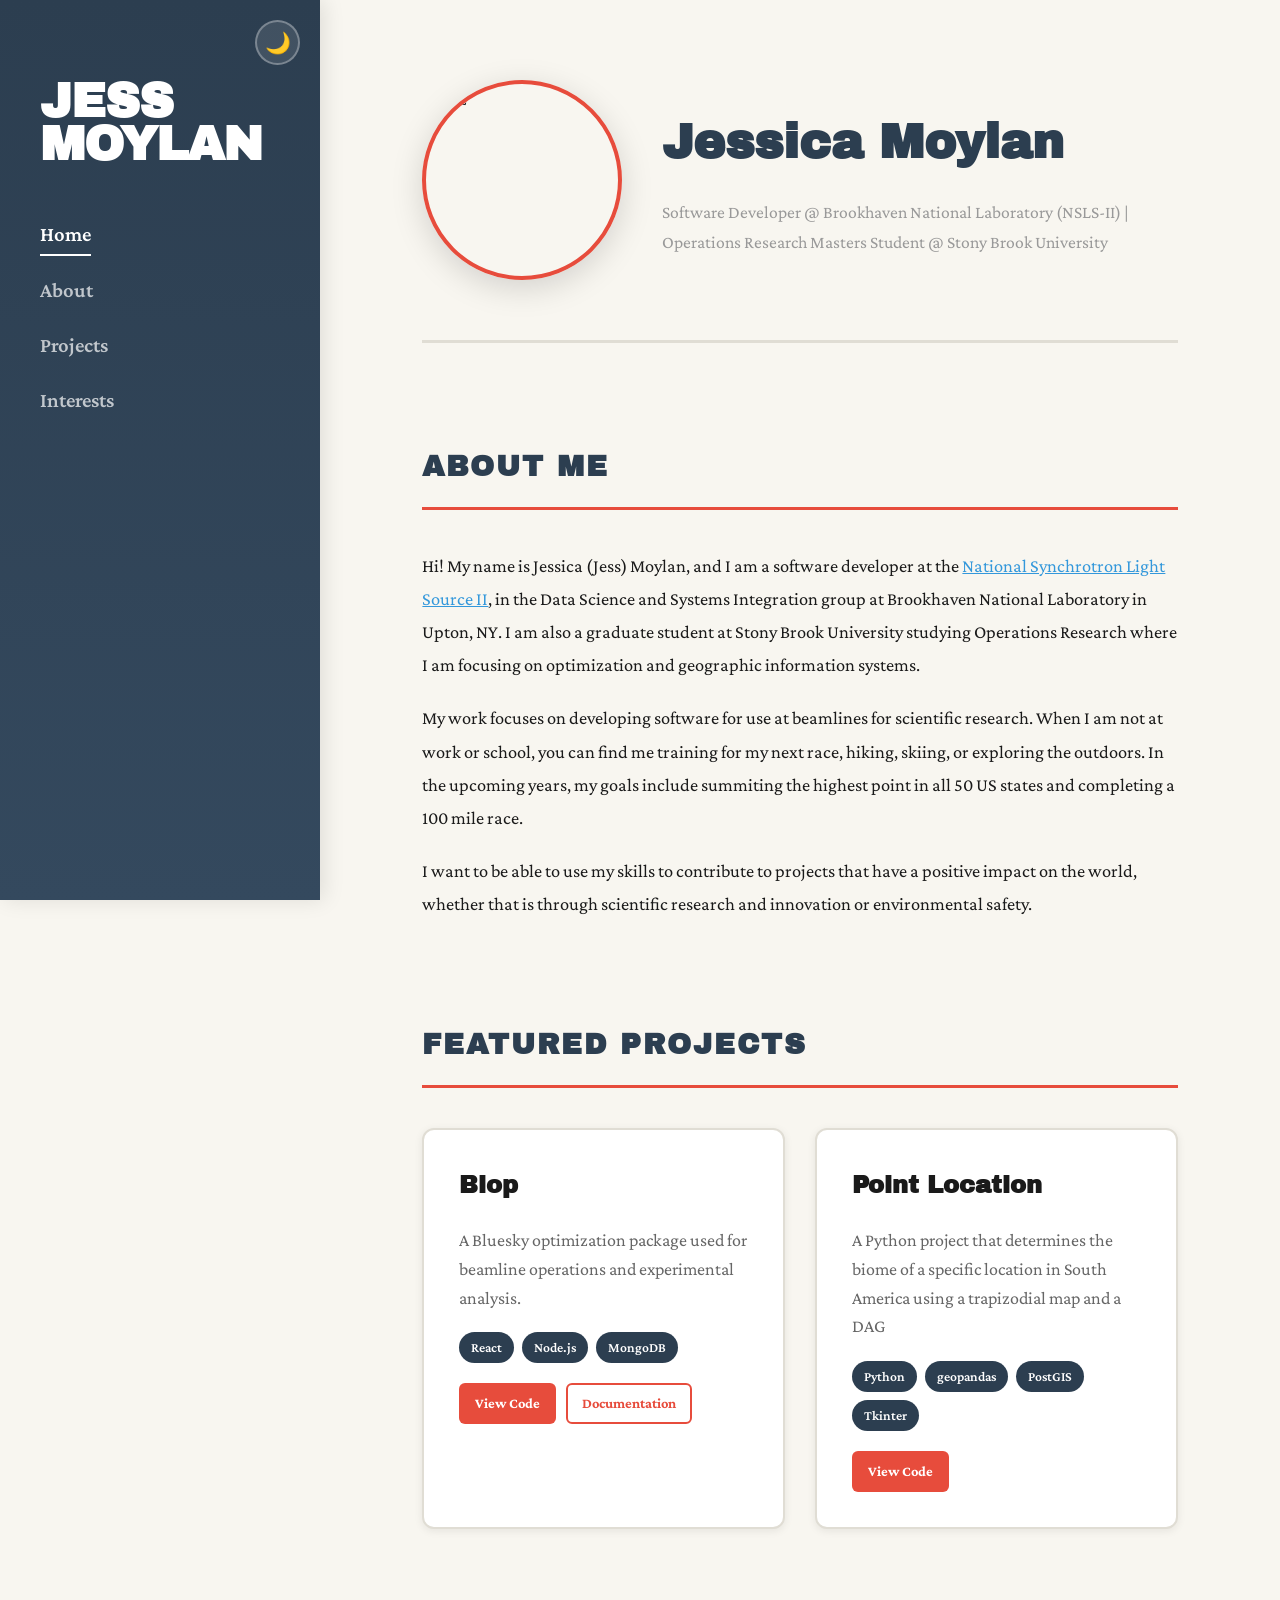
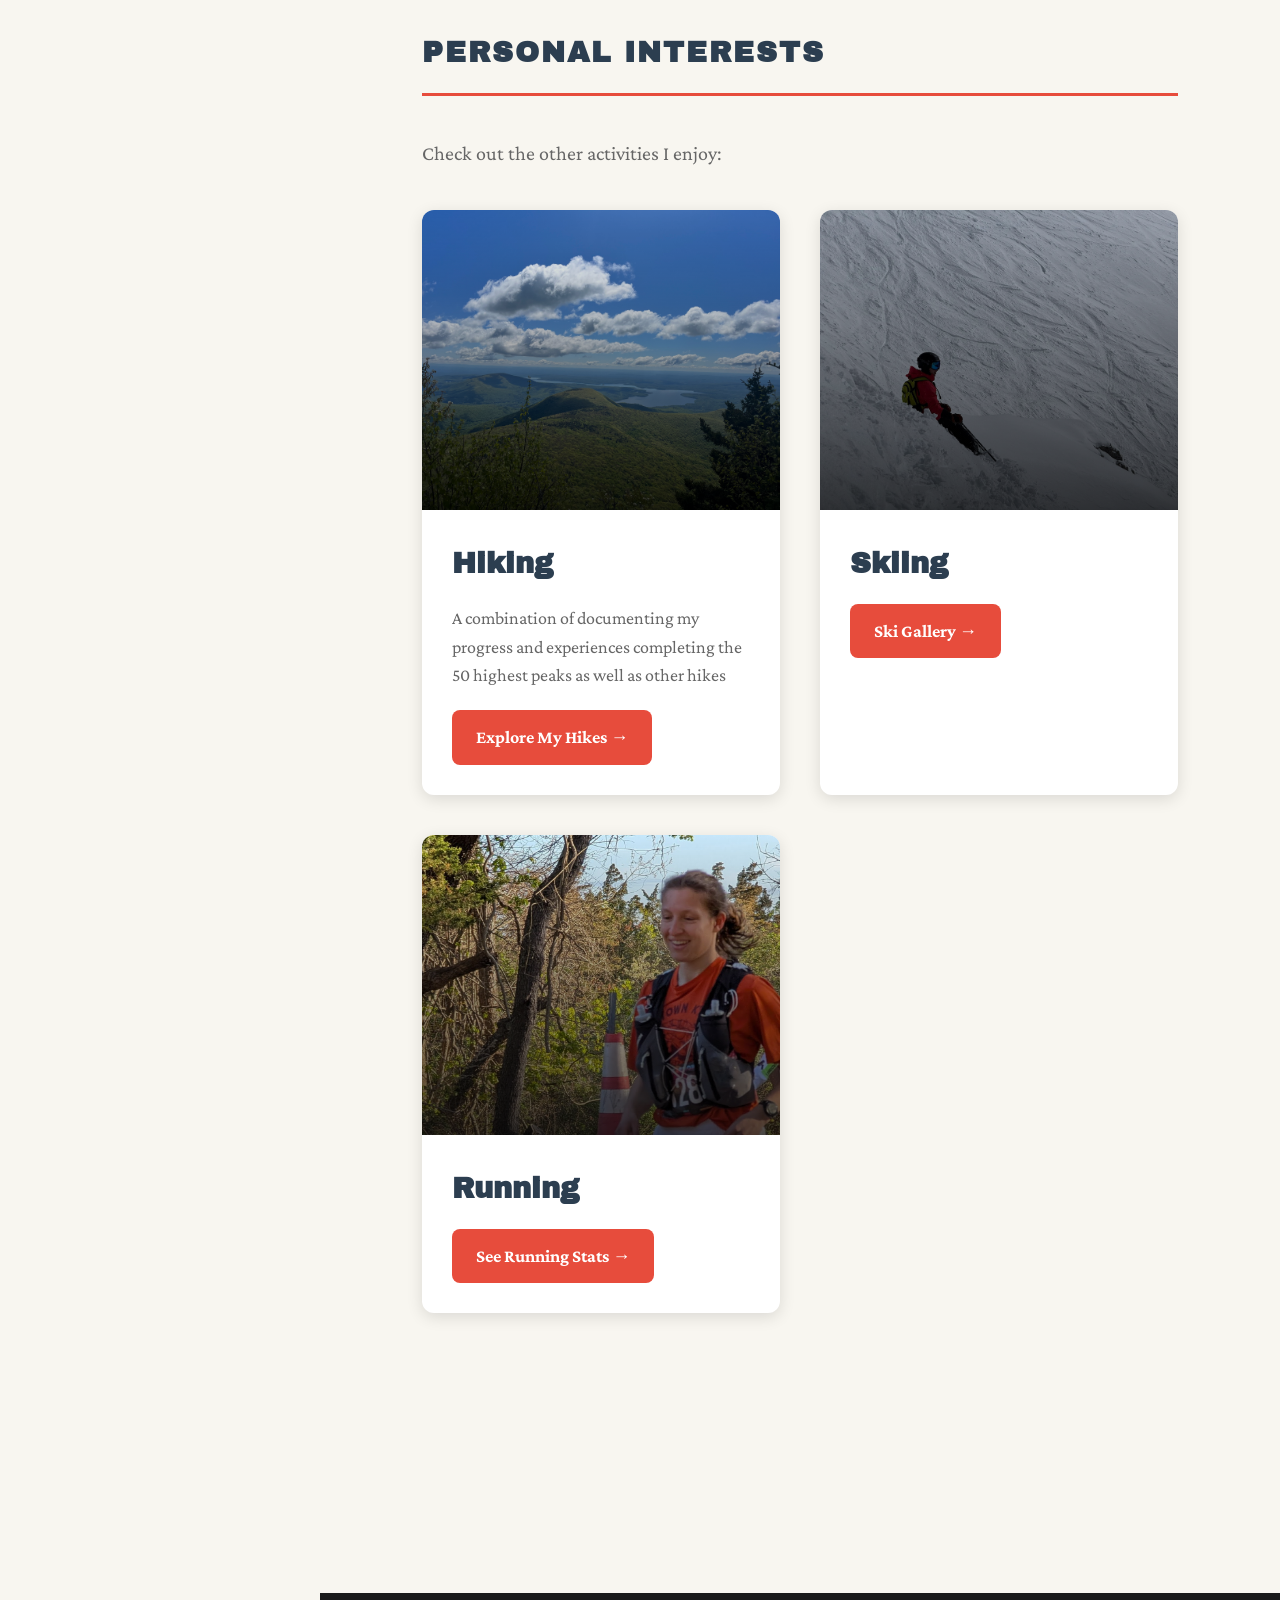
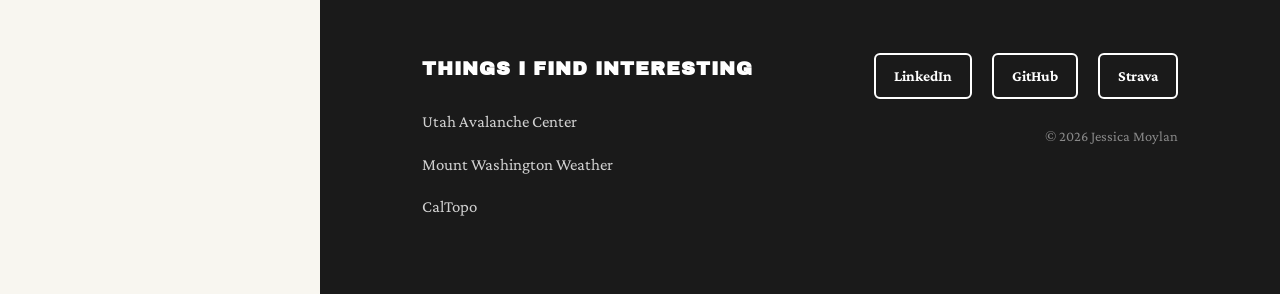
==== commit 88295c9c: "fixed pathing on skiing image" ====
--- a/index.html
+++ b/index.html
@@ -22,7 +22,7 @@
                 </div>
                 <div class="hero-text">
                     <h2>Jessica Moylan</h2>
-                    <p class="sub-text">Software Developer @ Brookhaven National Laboratory (NSLS-II) | Operations Research Masters Student @ Stony Brook</p>
+                    <p class="sub-text">Software Developer @ Brookhaven National Laboratory (NSLS-II) | Operations Research Masters Student @ Stony Brook University</p>
                 </div>
             </section>
 
@@ -30,7 +30,7 @@
             <section id="about" class="content-section">
                 <h3 class="section-label">About Me</h3>
                 <div class="about-content">
-                    <p>Hi! My name is Jessica (Jess) Moylan, and I am a software developer at the <a href="https://www.bnl.gov/ps/nsls2/about-NSLS-II.php" target="_blank">National Synchrotron Light Source II</a>, in the Data Science and Systems Integration (DSSI) group at Brookhaven National Laboratory (BNL) in Upton, NY. I am also a graduate student at Stony Brook University studying Operations Research where I am focusing on optimization and geographic information systems.</p>
+                    <p>Hi! My name is Jessica (Jess) Moylan, and I am a software developer at the <a href="https://www.bnl.gov/ps/nsls2/about-NSLS-II.php" target="_blank">National Synchrotron Light Source II</a>, in the Data Science and Systems Integration group at Brookhaven National Laboratory in Upton, NY. I am also a graduate student at Stony Brook University studying Operations Research where I am focusing on optimization and geographic information systems.</p>
                     
                     <p> My work focuses on developing software for use at beamlines for scientific research.
                         When I am not at work or school, you can find me training for my next race, hiking, skiing, or exploring the outdoors. 
@@ -119,7 +119,7 @@
 
                     <article class="interest-card">
                         <div class="interest-image-container">
-                            <img src="images/skiing.jpg" alt="Skiing">
+                            <img src="images/Skiing/IMG_3802.JPG" alt="Skiing">
                             <div class="interest-overlay">
                             </div>
                         </div>
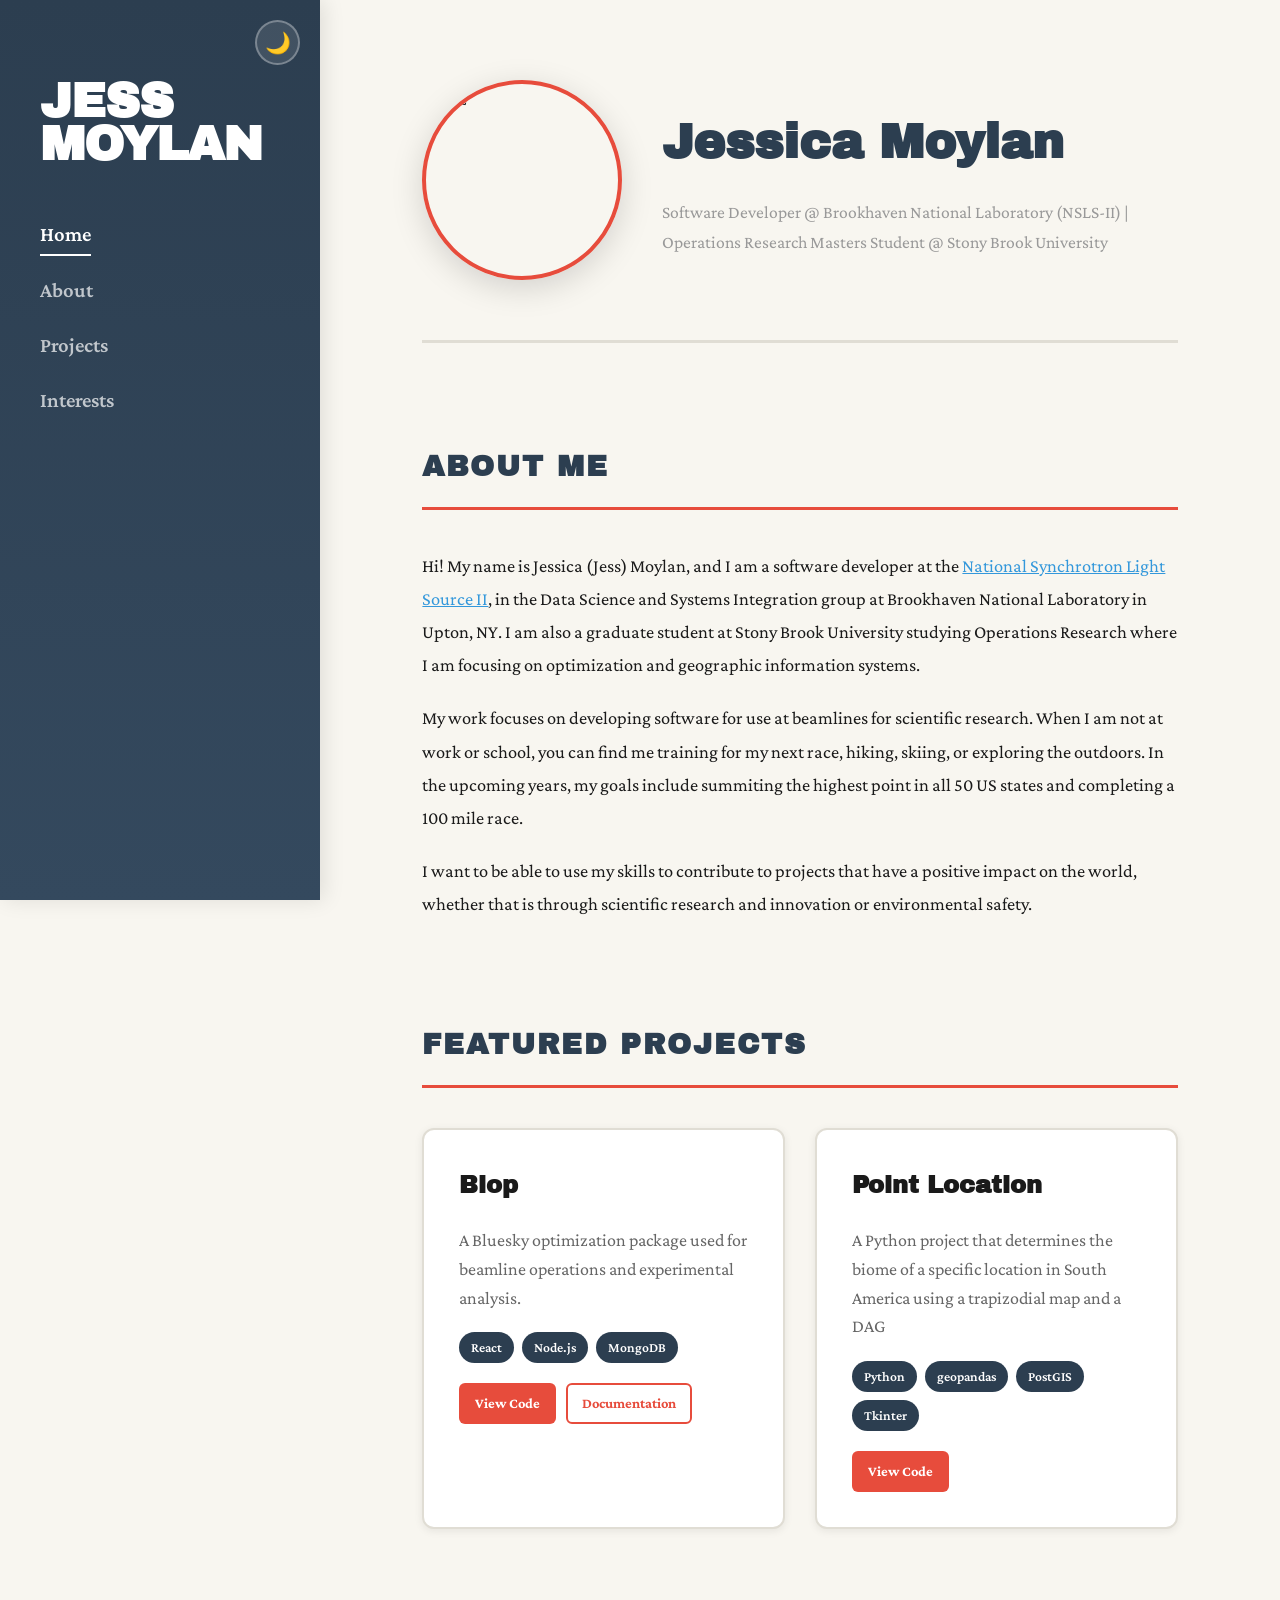
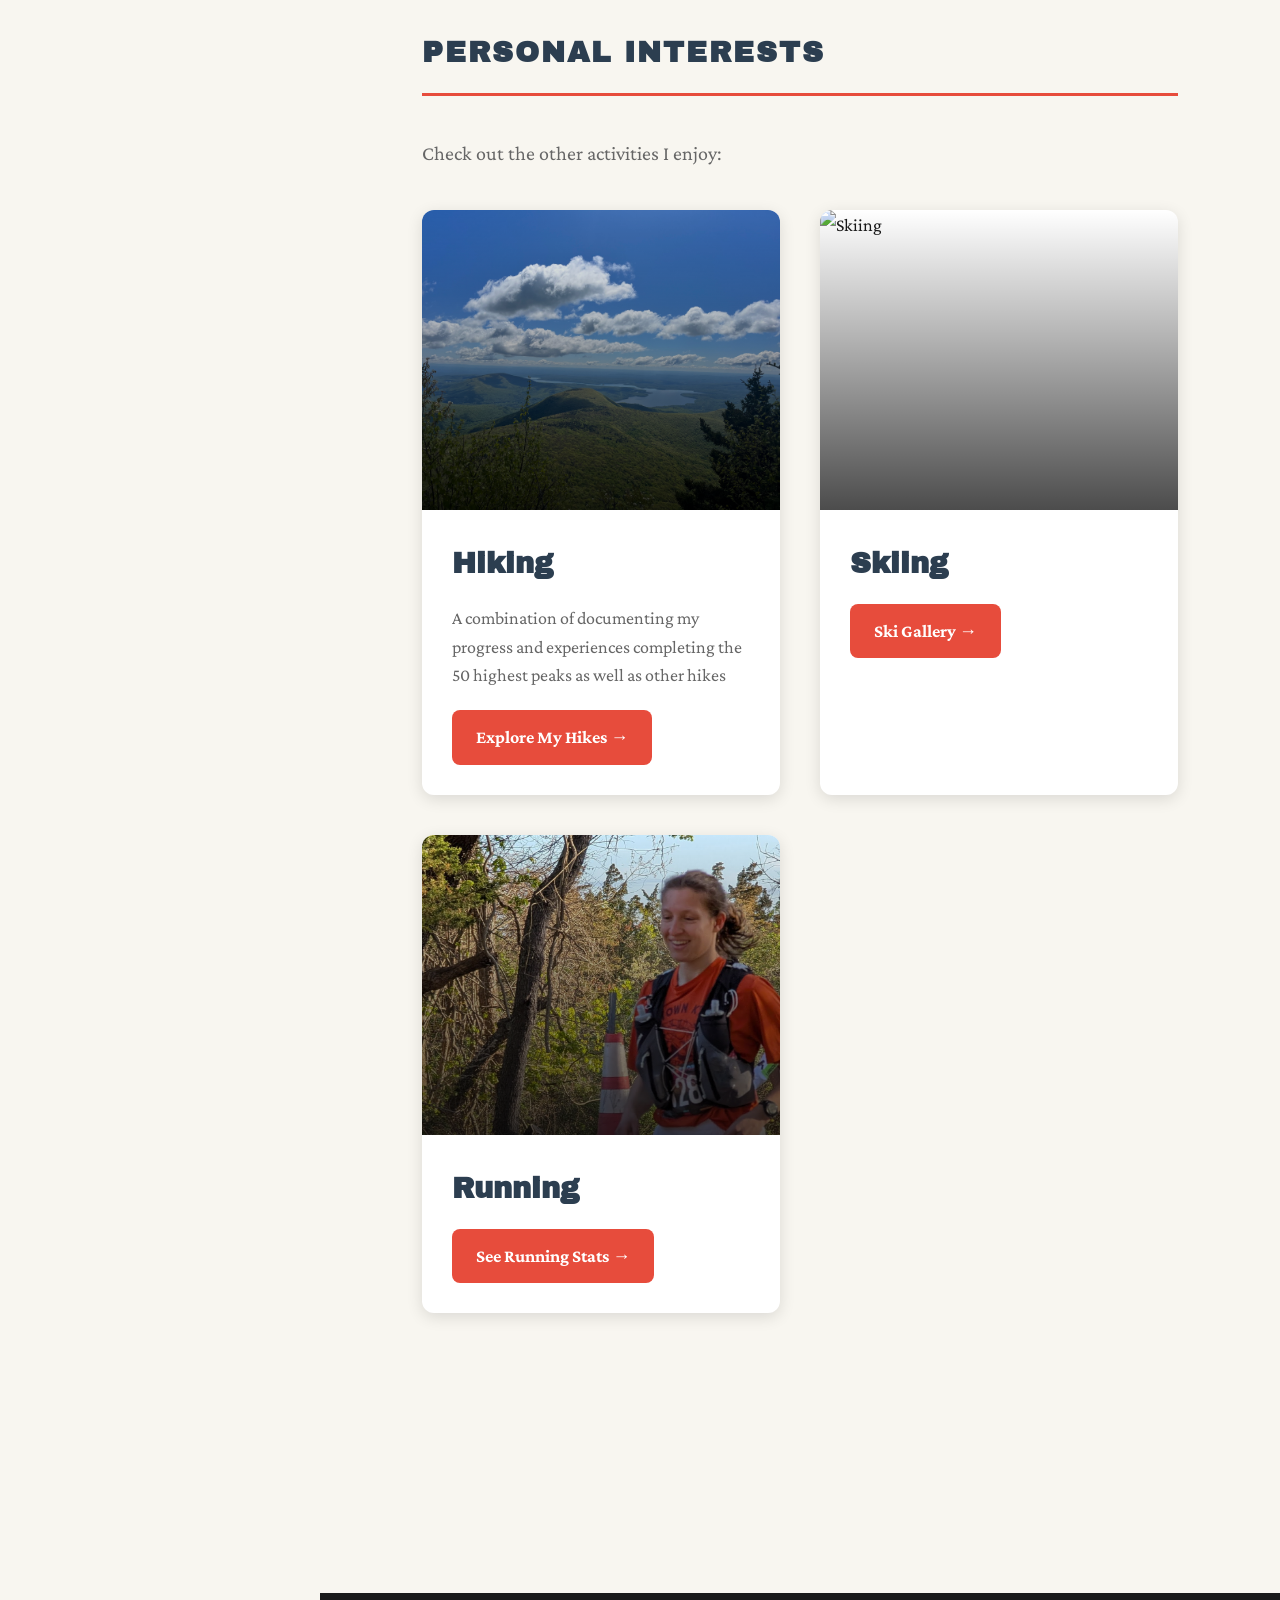
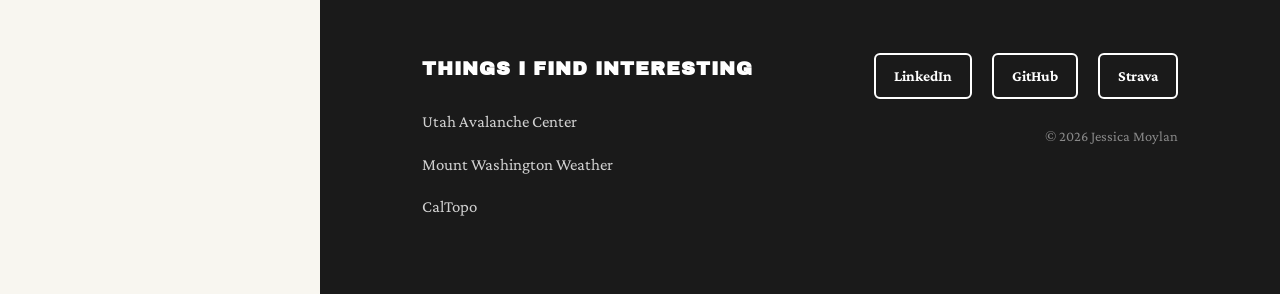
==== commit 50c3856e: "made pathing lowercase" ====
--- a/index.html
+++ b/index.html
@@ -119,7 +119,7 @@
 
                     <article class="interest-card">
                         <div class="interest-image-container">
-                            <img src="images/Skiing/IMG_3802.JPG" alt="Skiing">
+                            <img src="images/skiing/IMG_3802.JPG" alt="Skiing">
                             <div class="interest-overlay">
                             </div>
                         </div>
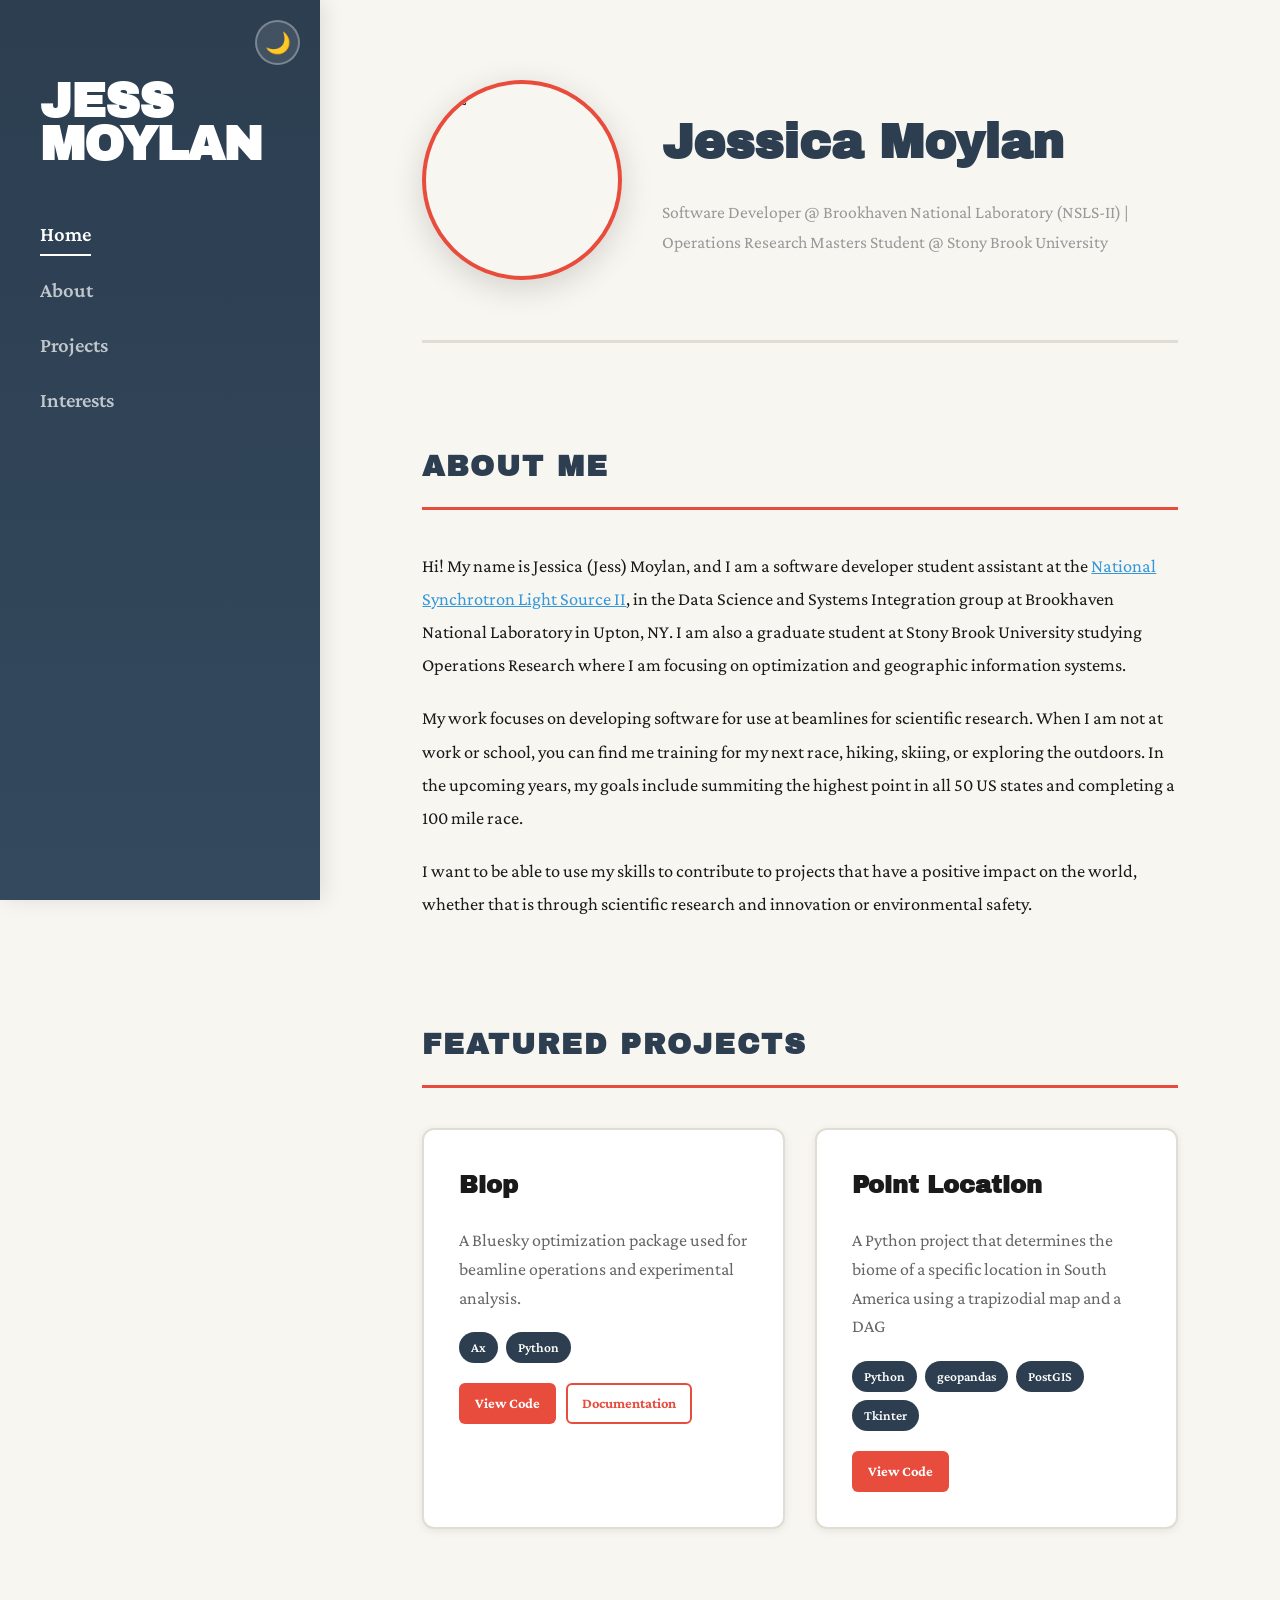
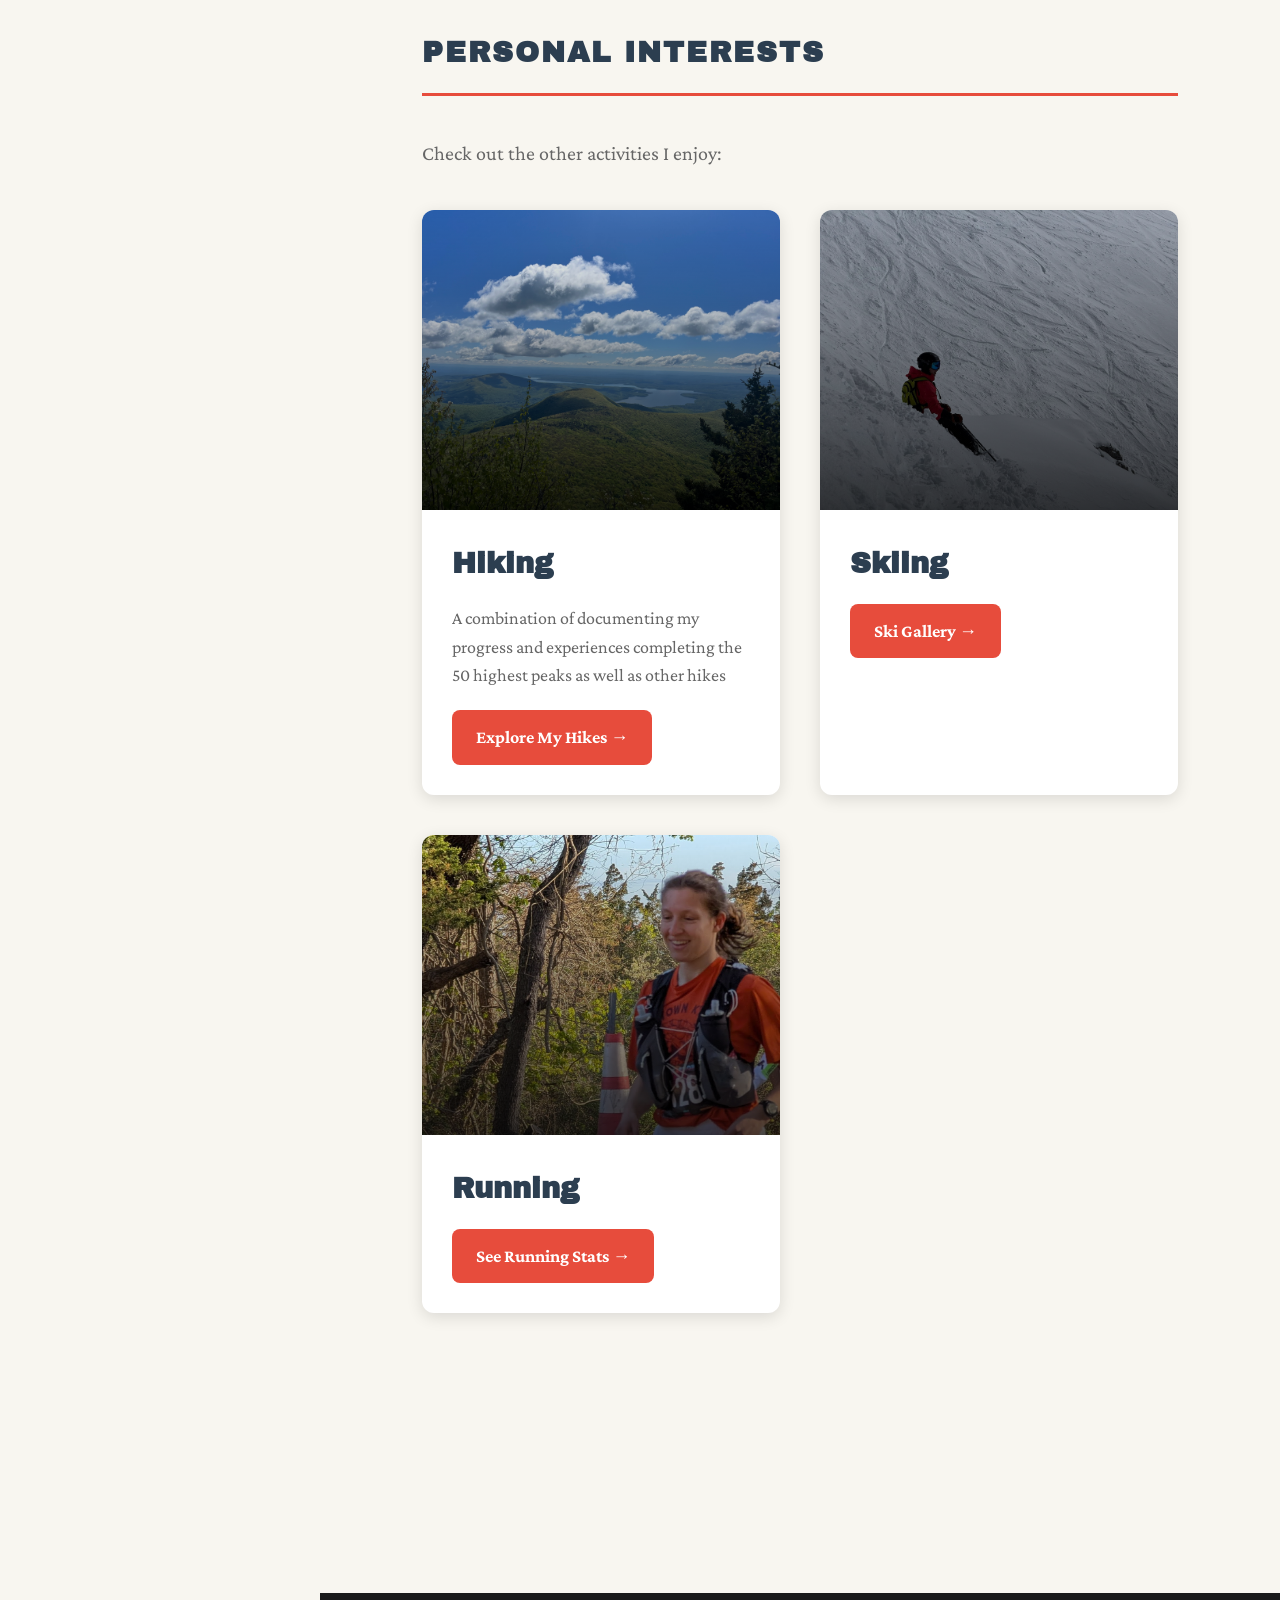
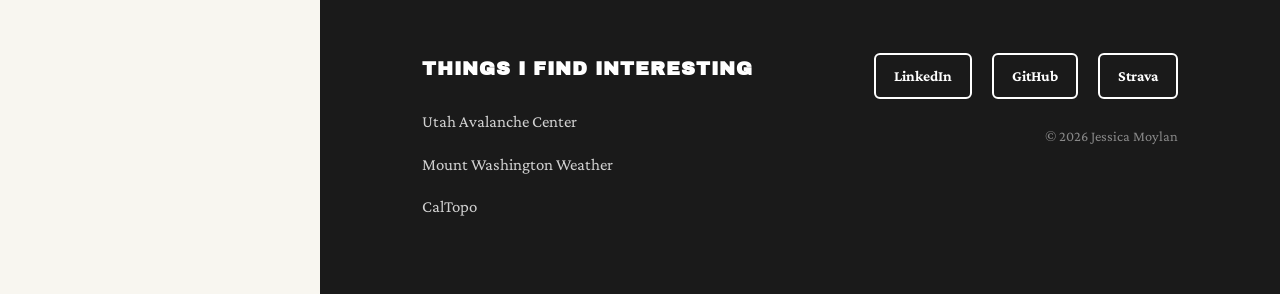
==== commit c8c3b846: "[MNT] updating packages and distances reflecting Sep 2026" ====
--- a/index.html
+++ b/index.html
@@ -30,7 +30,10 @@
             <section id="about" class="content-section">
                 <h3 class="section-label">About Me</h3>
                 <div class="about-content">
-                    <p>Hi! My name is Jessica (Jess) Moylan, and I am a software developer at the <a href="https://www.bnl.gov/ps/nsls2/about-NSLS-II.php" target="_blank">National Synchrotron Light Source II</a>, in the Data Science and Systems Integration group at Brookhaven National Laboratory in Upton, NY. I am also a graduate student at Stony Brook University studying Operations Research where I am focusing on optimization and geographic information systems.</p>
+                    <p>Hi! My name is Jessica (Jess) Moylan, and I am a software developer student assistant at the <a href="https://www.bnl.gov/ps/nsls2/about-NSLS-II.php" target="_blank">National Synchrotron Light Source II</a>, 
+                        in the Data Science and Systems Integration group at Brookhaven National Laboratory in Upton, NY. 
+                        I am also a graduate student at Stony Brook University studying Operations Research where I am focusing on optimization and geographic information systems.
+                    </p>
                     
                     <p> My work focuses on developing software for use at beamlines for scientific research.
                         When I am not at work or school, you can find me training for my next race, hiking, skiing, or exploring the outdoors. 
@@ -54,9 +57,8 @@
                         </div>
                         <p class="project-description">A Bluesky optimization package used for beamline operations and experimental analysis.</p>
                         <div class="tech-stack">
-                            <span class="tech-tag">React</span>
-                            <span class="tech-tag">Node.js</span>
-                            <span class="tech-tag">MongoDB</span>
+                            <span class="tech-tag">Ax</span>
+                            <span class="tech-tag">Python</span>
                         </div>
                         <div class="card-footer">
                             <a href="https://github.com/bluesky/blop" target="_blank" class="btn-mini">View Code</a>
